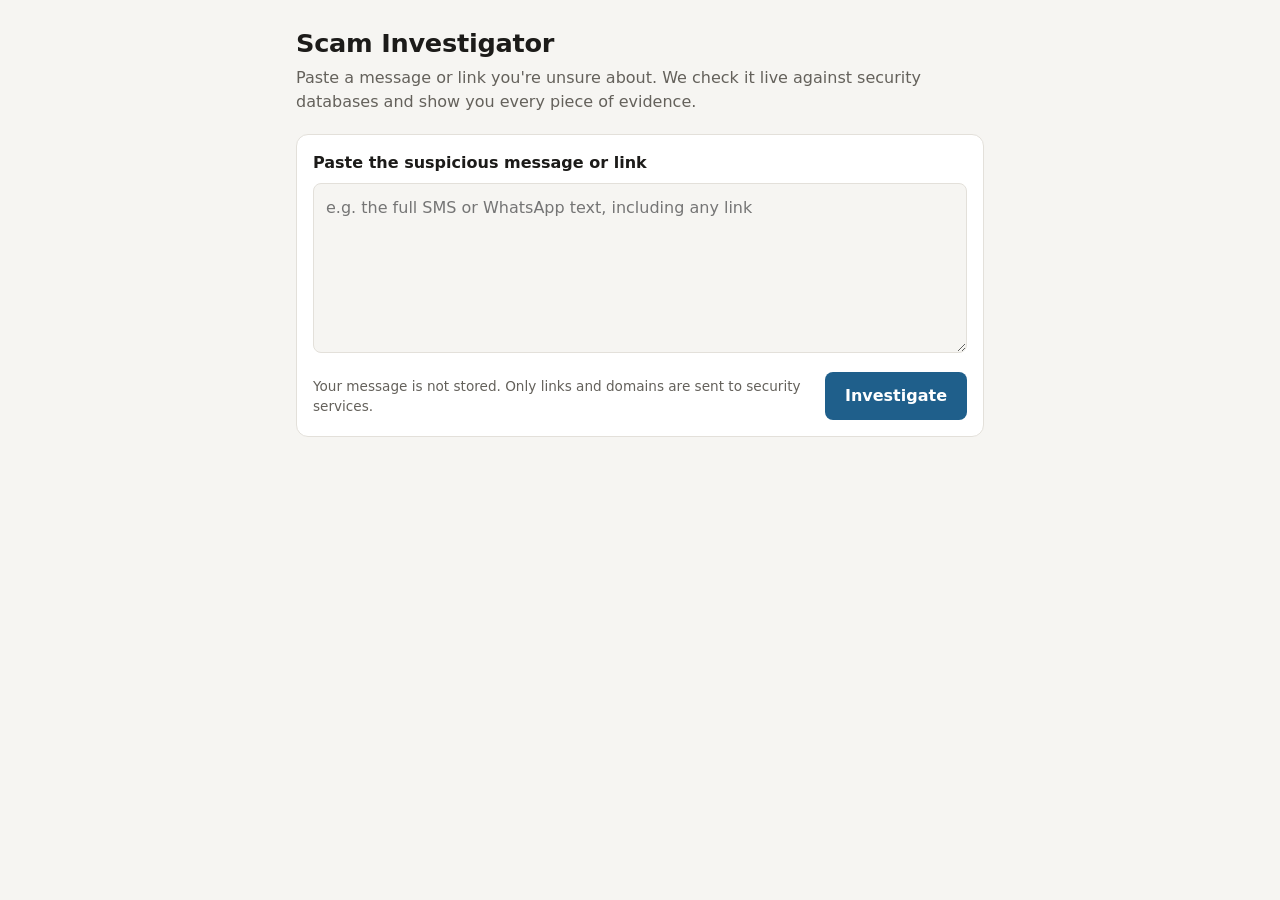
==== static/index.html @ 2c27a095 "Scam Investigator: live-evidence scam checker with SSE timeline FastAPI app that extracts entities f" ====
<!doctype html>
<html lang="en">
<head>
  <meta charset="utf-8">
  <meta name="viewport" content="width=device-width, initial-scale=1">
  <title>Scam Investigator</title>
  <meta name="description" content="Paste a suspicious SMS, WhatsApp message or link and get an evidence-backed check.">
  <link rel="stylesheet" href="/static/style.css">
</head>
<body>
  <main class="wrap">
    <header class="masthead">
      <h1>Scam Investigator</h1>
      <p class="lede">Paste a message or link you're unsure about. We check it live against security databases and show you every piece of evidence.</p>
    </header>

    <form id="form" class="card">
      <label for="message" class="label">Paste the suspicious message or link</label>
      <textarea id="message" rows="6" maxlength="5000" required
        placeholder="e.g. the full SMS or WhatsApp text, including any link"></textarea>
      <div class="form-row">
        <p class="privacy">Your message is not stored. Only links and domains are sent to security services.</p>
        <button id="submit" type="submit">Investigate</button>
      </div>
    </form>

    <section id="status" class="status" hidden role="status" aria-live="polite"></section>

    <section id="timeline-section" hidden>
      <h2 class="section-title">Investigation</h2>
      <ol id="timeline" class="timeline"></ol>
    </section>

    <section id="verdict" class="card verdict" hidden aria-live="polite"></section>
  </main>

  <template id="tpl-step">
    <li class="tl-item tl-step"><span class="tl-dot"></span><p class="tl-text"></p></li>
  </template>

  <template id="tpl-finding">
    <li class="tl-item tl-finding">
      <span class="tl-dot"></span>
      <div class="tl-body">
        <div class="tl-head">
          <span class="fid"></span>
          <span class="source"></span>
          <span class="badge"></span>
        </div>
        <p class="tl-text"></p>
        <details class="raw"><summary>Raw evidence</summary><pre></pre></details>
      </div>
    </li>
  </template>

  <script src="/static/app.js"></script>
</body>
</html>
---- static/style.css ----
:root {
  --bg: #f6f5f2;
  --surface: #ffffff;
  --text: #1c1b19;
  --muted: #64615b;
  --border: #e3e0da;
  --accent: #1f5f8b;
  --accent-text: #ffffff;
  --mal: #b42318;
  --mal-bg: #fdecea;
  --sus: #a15c07;
  --sus-bg: #fdf3e2;
  --ben: #217346;
  --ben-bg: #e7f4ec;
  --neu: #55524c;
  --neu-bg: #eeece8;
  --code-bg: #f1efeb;
  --radius: 12px;
}

@media (prefers-color-scheme: dark) {
  :root {
    --bg: #161614;
    --surface: #201f1d;
    --text: #edebe7;
    --muted: #a19d96;
    --border: #34322e;
    --accent: #6aa9d8;
    --accent-text: #0f1a22;
    --mal: #f2867c;
    --mal-bg: #3a1d1a;
    --sus: #f0b45c;
    --sus-bg: #352812;
    --ben: #7fcf9d;
    --ben-bg: #17301f;
    --neu: #bdb9b2;
    --neu-bg: #2b2a27;
    --code-bg: #181816;
  }
}

* { box-sizing: border-box; }

body {
  margin: 0;
  background: var(--bg);
  color: var(--text);
  font: 16px/1.5 system-ui, -apple-system, "Segoe UI", Roboto, "Noto Sans", sans-serif;
}

.wrap { max-width: 720px; margin: 0 auto; padding: 24px 16px 64px; }

.masthead h1 { font-size: 1.6rem; margin: 0 0 4px; letter-spacing: -0.01em; }
.lede { margin: 0 0 20px; color: var(--muted); }

.card {
  background: var(--surface);
  border: 1px solid var(--border);
  border-radius: var(--radius);
  padding: 16px;
}

.label { display: block; font-weight: 600; margin-bottom: 8px; }

textarea {
  width: 100%;
  resize: vertical;
  min-height: 120px;
  padding: 12px;
  font: inherit;
  color: var(--text);
  background: var(--bg);
  border: 1px solid var(--border);
  border-radius: 8px;
}
textarea:focus-visible, button:focus-visible, summary:focus-visible, .cite:focus-visible {
  outline: 2px solid var(--accent);
  outline-offset: 2px;
}

.form-row { display: flex; flex-direction: column; gap: 12px; margin-top: 12px; }
.privacy { margin: 0; font-size: 0.85rem; color: var(--muted); }

button {
  font: inherit;
  font-weight: 600;
  padding: 12px 20px;
  min-height: 44px;
  border: 0;
  border-radius: 8px;
  background: var(--accent);
  color: var(--accent-text);
  cursor: pointer;
}
button:disabled { opacity: 0.6; cursor: progress; }

@media (min-width: 560px) {
  .form-row { flex-direction: row; align-items: center; justify-content: space-between; }
}

.status {
  margin: 16px 0 0;
  padding: 12px 14px;
  border-radius: 8px;
  background: var(--neu-bg);
  color: var(--text);
}
.status.error { background: var(--mal-bg); color: var(--mal); }
.status.loading::before {
  content: "";
  display: inline-block;
  width: 12px; height: 12px;
  margin-right: 8px;
  border: 2px solid currentColor;
  border-right-color: transparent;
  border-radius: 50%;
  vertical-align: -1px;
  animation: spin 0.8s linear infinite;
}
@keyframes spin { to { transform: rotate(360deg); } }
@media (prefers-reduced-motion: reduce) { .status.loading::before { animation: none; } }

.section-title { font-size: 1.05rem; margin: 28px 0 10px; }

.timeline { list-style: none; margin: 0; padding: 0; }
.tl-item { position: relative; padding: 0 0 14px 22px; }
.tl-item::before {
  content: "";
  position: absolute;
  left: 5px; top: 14px; bottom: 0;
  width: 2px;
  background: var(--border);
}
.tl-item:last-child::before { display: none; }
.tl-dot {
  position: absolute;
  left: 0; top: 6px;
  width: 12px; height: 12px;
  border-radius: 50%;
  background: var(--border);
}
.tl-step .tl-text { color: var(--muted); margin: 0; font-size: 0.95rem; }

.tl-finding .tl-body {
  background: var(--surface);
  border: 1px solid var(--border);
  border-radius: 10px;
  padding: 10px 12px;
}
.tl-finding .tl-text { margin: 6px 0 0; }
.tl-finding.flash .tl-body { outline: 2px solid var(--accent); }

.tl-head { display: flex; flex-wrap: wrap; align-items: center; gap: 6px 8px; }
.fid { font-family: ui-monospace, Consolas, monospace; font-size: 0.8rem; color: var(--muted); }
.source { font-weight: 600; font-size: 0.95rem; }

.badge {
  font-size: 0.75rem;
  font-weight: 600;
  padding: 2px 8px;
  border-radius: 999px;
  text-transform: uppercase;
  letter-spacing: 0.03em;
  background: var(--neu-bg);
  color: var(--neu);
}
.badge.malicious { background: var(--mal-bg); color: var(--mal); }
.badge.suspicious { background: var(--sus-bg); color: var(--sus); }
.badge.benign { background: var(--ben-bg); color: var(--ben); }
.tl-dot.malicious { background: var(--mal); }
.tl-dot.suspicious { background: var(--sus); }
.tl-dot.benign { background: var(--ben); }

.raw { margin-top: 8px; }
.raw summary { cursor: pointer; font-size: 0.85rem; color: var(--muted); }
.raw pre {
  margin: 8px 0 0;
  padding: 10px;
  max-height: 320px;
  overflow: auto;
  background: var(--code-bg);
  border-radius: 6px;
  font-size: 0.78rem;
  white-space: pre-wrap;
  word-break: break-word;
}

.verdict { margin-top: 24px; border-width: 2px; }
.verdict.likely_scam { border-color: var(--mal); }
.verdict.likely_legitimate { border-color: var(--ben); }
.verdict.cannot_determine { border-color: var(--sus); }

.v-label { font-size: 1.4rem; font-weight: 700; margin: 0; }
.verdict.likely_scam .v-label { color: var(--mal); }
.verdict.likely_legitimate .v-label { color: var(--ben); }
.verdict.cannot_determine .v-label { color: var(--sus); }

.conf { margin: 12px 0 4px; font-size: 0.9rem; color: var(--muted); }
.conf-bar { height: 8px; background: var(--neu-bg); border-radius: 999px; overflow: hidden; }
.conf-fill { height: 100%; background: currentColor; border-radius: 999px; }
.verdict.likely_scam .conf-fill { background: var(--mal); }
.verdict.likely_legitimate .conf-fill { background: var(--ben); }
.verdict.cannot_determine .conf-fill { background: var(--sus); }

.verdict h3 { font-size: 1rem; margin: 20px 0 8px; }
.verdict ul { margin: 0; padding-left: 20px; }
.verdict li { margin-bottom: 6px; }

.cite {
  display: inline-block;
  margin-left: 4px;
  padding: 0 6px;
  min-height: 0;
  font: 600 0.78rem ui-monospace, Consolas, monospace;
  background: var(--neu-bg);
  color: var(--accent);
  border-radius: 4px;
}
.cite-raw {
  margin: 6px 0 4px;
  padding: 8px 10px;
  background: var(--code-bg);
  border-radius: 6px;
  font-size: 0.85rem;
}
.cite-raw pre { margin: 6px 0 0; white-space: pre-wrap; word-break: break-word; font-size: 0.76rem; max-height: 260px; overflow: auto; }

.notes { margin-top: 16px; font-size: 0.85rem; color: var(--muted); }
.notes p { margin: 4px 0; }
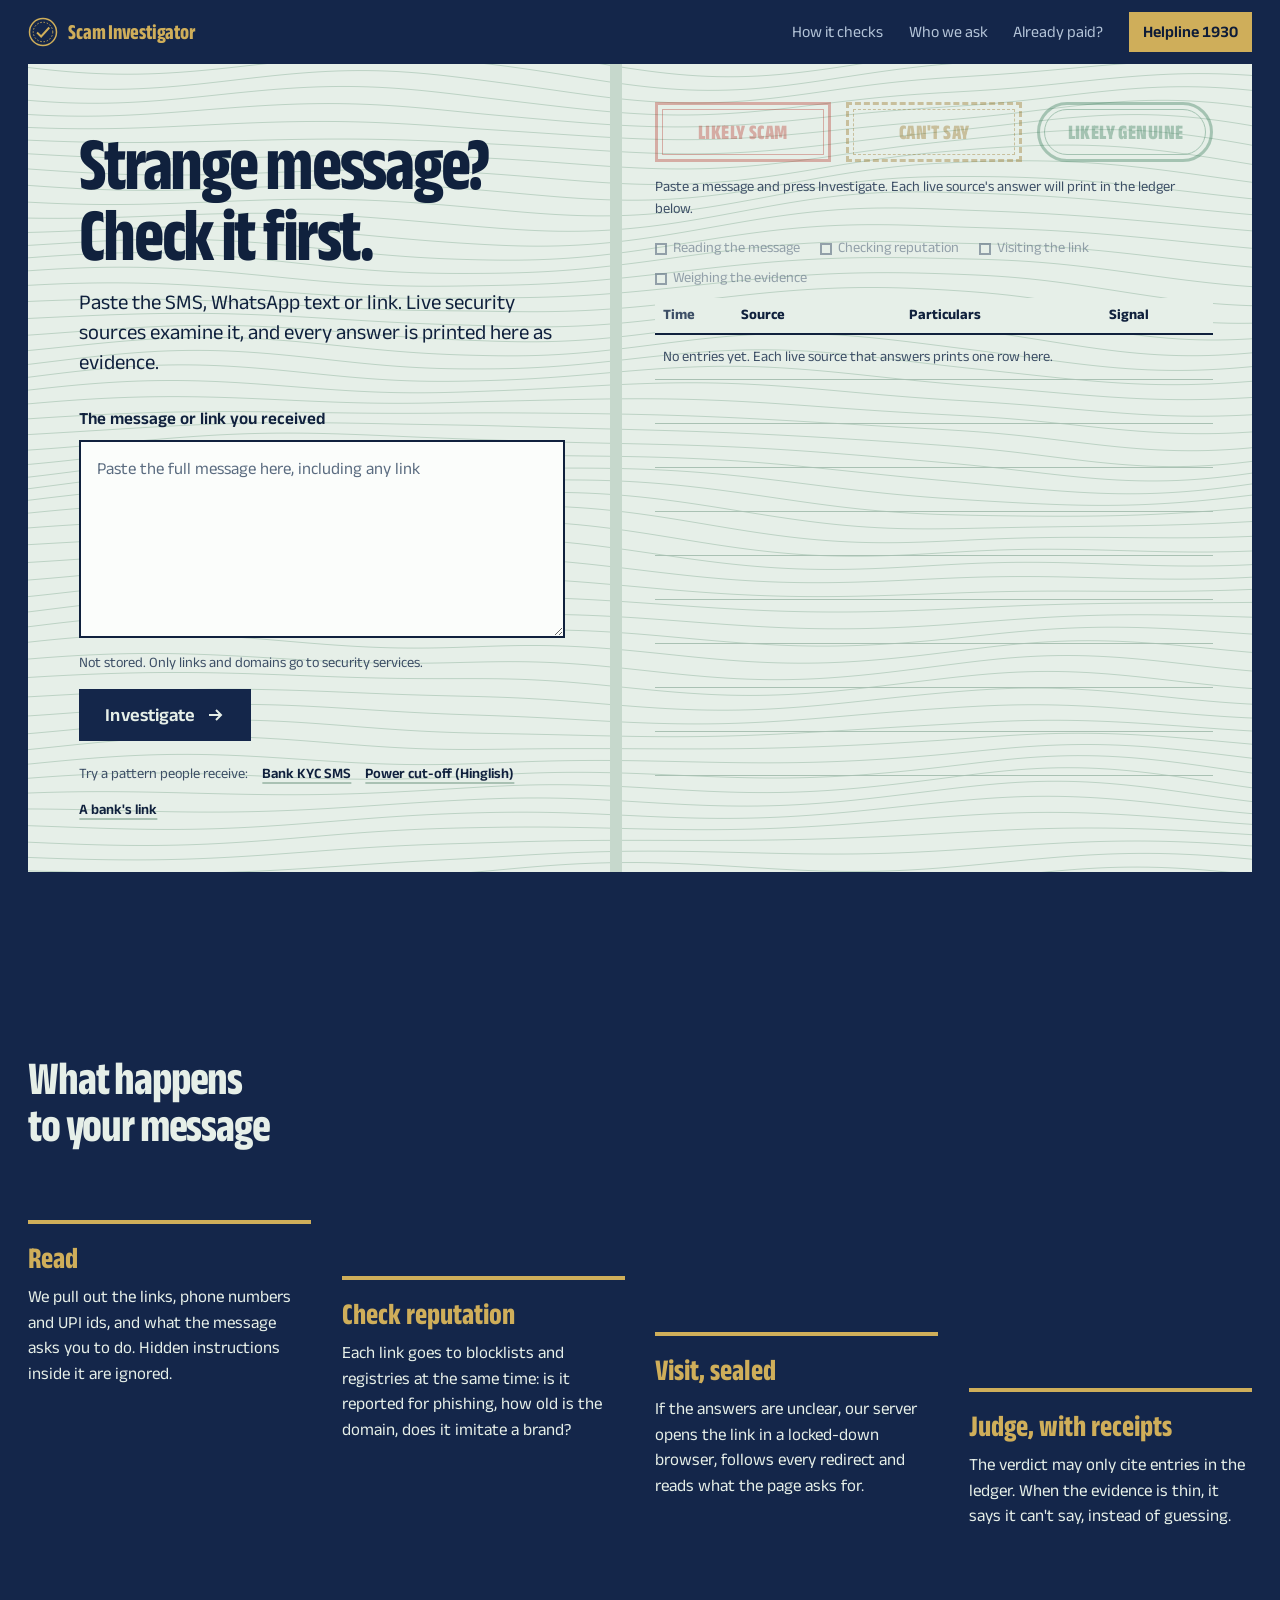
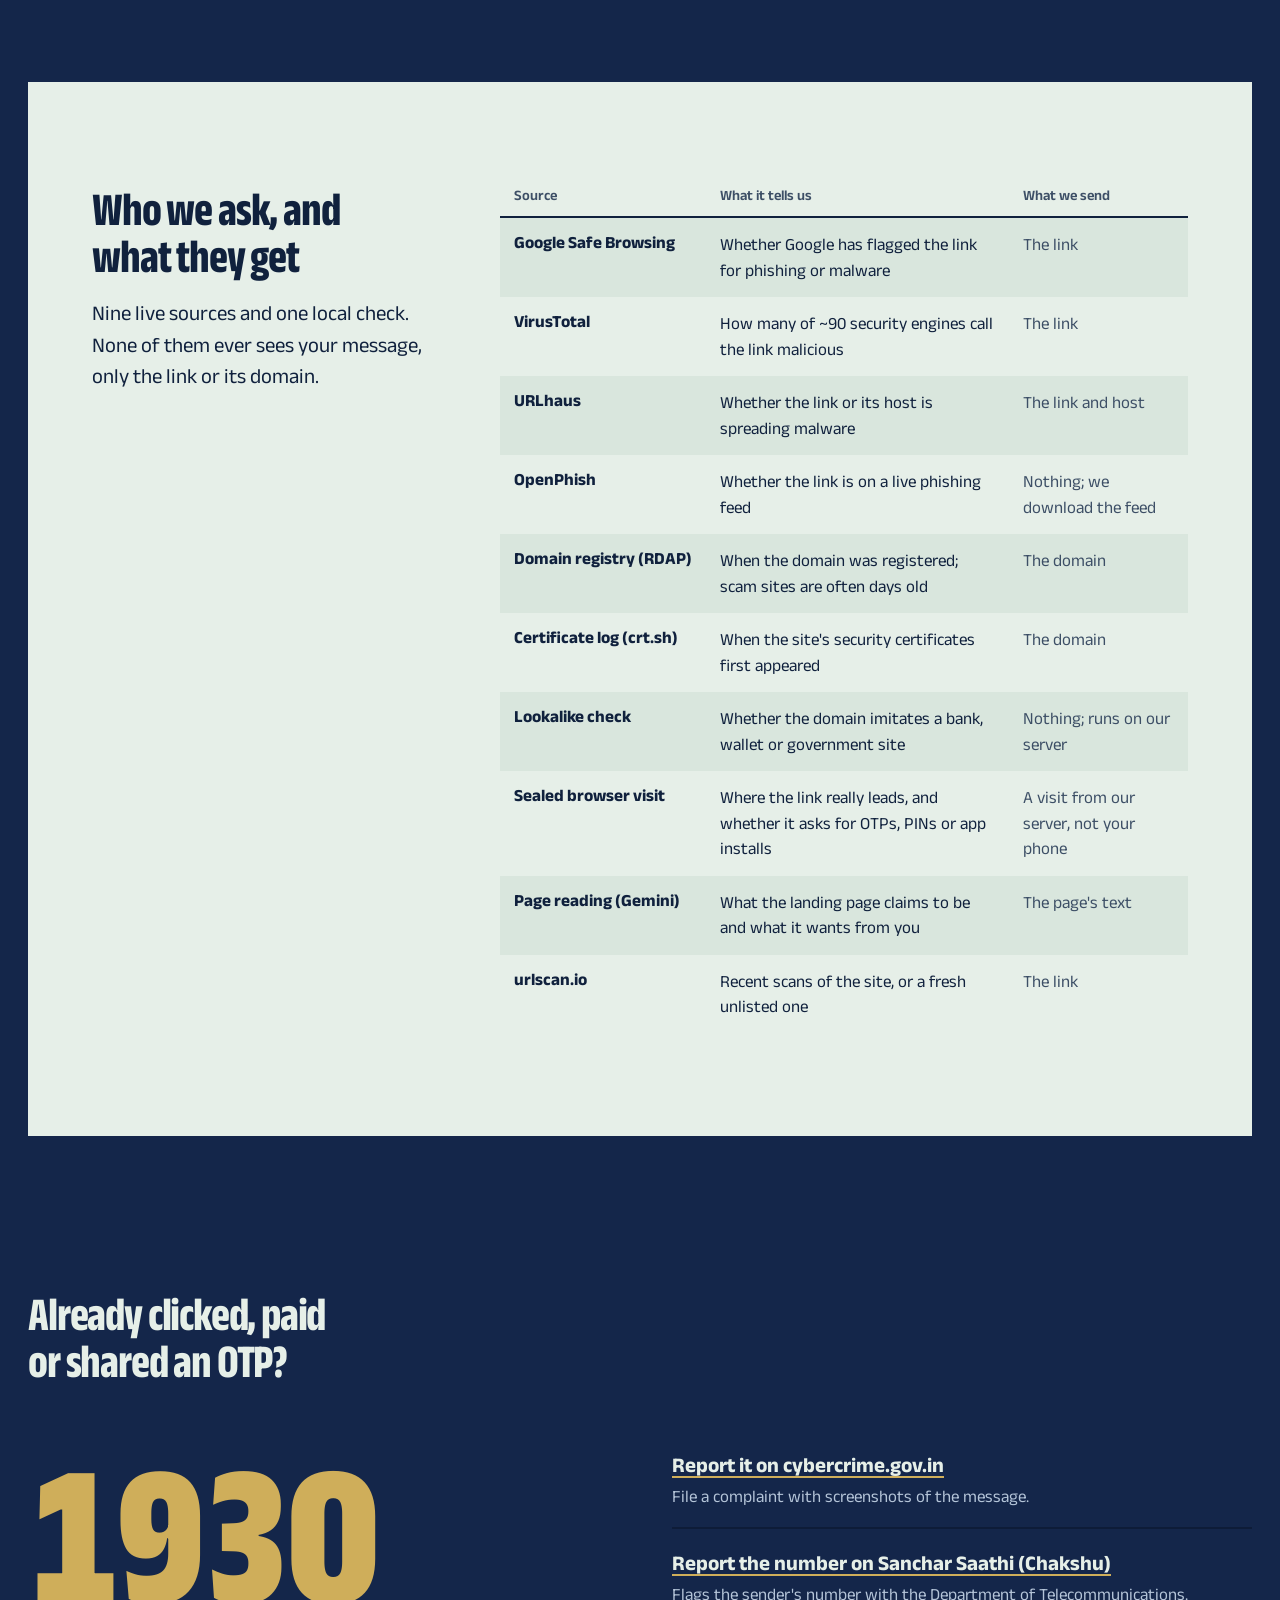
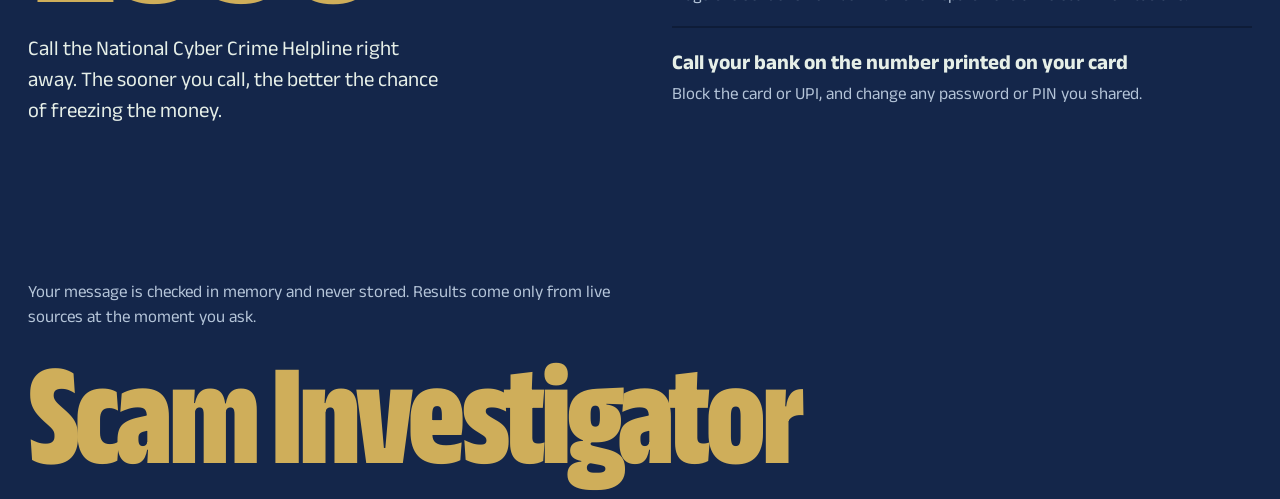
==== commit 9b32351c: "Redesign UI as an evidence passbook with result-first layout - Landing page + investigation as an op" ====
--- a/static/index.html
+++ b/static/index.html
@@ -2,57 +2,209 @@
 <html lang="en">
 <head>
   <meta charset="utf-8">
-  <meta name="viewport" content="width=device-width, initial-scale=1">
+  <meta name="viewport" content="width=device-width, initial-scale=1, viewport-fit=cover">
   <title>Scam Investigator</title>
-  <meta name="description" content="Paste a suspicious SMS, WhatsApp message or link and get an evidence-backed check.">
+  <meta name="description" content="Paste a suspicious SMS, WhatsApp message or link. Live security sources check it and every answer is shown as evidence.">
+  <meta name="theme-color" content="#14264a">
+  <link rel="preload" href="/static/fonts/anek-latin.woff2" as="font" type="font/woff2" crossorigin>
   <link rel="stylesheet" href="/static/style.css">
 </head>
 <body>
-  <main class="wrap">
-    <header class="masthead">
-      <h1>Scam Investigator</h1>
-      <p class="lede">Paste a message or link you're unsure about. We check it live against security databases and show you every piece of evidence.</p>
-    </header>
-
-    <form id="form" class="card">
-      <label for="message" class="label">Paste the suspicious message or link</label>
-      <textarea id="message" rows="6" maxlength="5000" required
-        placeholder="e.g. the full SMS or WhatsApp text, including any link"></textarea>
-      <div class="form-row">
-        <p class="privacy">Your message is not stored. Only links and domains are sent to security services.</p>
-        <button id="submit" type="submit">Investigate</button>
-      </div>
-    </form>
-
-    <section id="status" class="status" hidden role="status" aria-live="polite"></section>
-
-    <section id="timeline-section" hidden>
-      <h2 class="section-title">Investigation</h2>
-      <ol id="timeline" class="timeline"></ol>
-    </section>
-
-    <section id="verdict" class="card verdict" hidden aria-live="polite"></section>
+  <a class="skip" href="#message">Skip to the message box</a>
+
+  <header class="cover-bar">
+    <a class="wordmark" href="/" aria-label="Scam Investigator, home">
+      <svg class="seal" viewBox="0 0 40 40" aria-hidden="true">
+        <circle cx="20" cy="20" r="18" fill="none" stroke="currentColor" stroke-width="2"/>
+        <circle cx="20" cy="20" r="13" fill="none" stroke="currentColor" stroke-width="1.25" stroke-dasharray="2 2.4"/>
+        <path d="M13 21.5l4.5 4.5L27.5 15" fill="none" stroke="currentColor" stroke-width="2.6" stroke-linecap="square"/>
+      </svg>
+      <span>Scam Investigator</span>
+    </a>
+    <nav class="cover-nav" aria-label="Page">
+      <a href="#how">How it checks</a>
+      <a href="#sources">Who we ask</a>
+      <a href="#help">Already paid?</a>
+      <a class="call" href="tel:1930">Helpline 1930</a>
+    </nav>
+  </header>
+
+  <main>
+    <section class="spread" id="case" aria-label="Investigate a message">
+      <canvas class="guilloche" aria-hidden="true"></canvas>
+
+      <div class="page page-left">
+        <div class="case-entry" id="case-entry">
+          <h1>Strange message? Check&nbsp;it&nbsp;first.</h1>
+          <p class="lead">Paste the SMS, WhatsApp text or link. Live security sources examine it, and every answer is printed here as evidence.</p>
+
+          <form id="form" class="paste" novalidate>
+            <label for="message" class="paste-label">The message or link you received</label>
+            <textarea id="message" name="message" rows="7" maxlength="5000" required spellcheck="false"
+              aria-describedby="paste-note"
+              placeholder="Paste the full message here, including any link"></textarea>
+            <div class="paste-foot">
+              <p id="paste-note" class="note">Not stored. Only links and domains go to security services.</p>
+              <button id="submit" class="btn" type="submit">
+                <span class="btn-text">Investigate</span>
+                <svg class="btn-icon" viewBox="0 0 20 20" aria-hidden="true"><path d="M4 10h11M11 5l5 5-5 5" fill="none" stroke="currentColor" stroke-width="2"/></svg>
+              </button>
+            </div>
+          </form>
+
+          <div class="tryline" id="tryline">
+            <span>Try a pattern people receive:</span>
+            <button type="button" class="try" data-example="kyc">Bank KYC SMS</button>
+            <button type="button" class="try" data-example="power">Power cut-off (Hinglish)</button>
+            <button type="button" class="try" data-example="bank">A bank's link</button>
+          </div>
+        </div>
+
+        <div class="case-summary" id="case-summary" hidden>
+          <p class="case-label">Case under investigation</p>
+          <p class="case-text" id="case-text"></p>
+          <button type="button" class="link-btn" id="new-case">Check a different message</button>
+        </div>
+      </div>
+
+      <div class="page page-right" id="result" tabindex="-1" aria-labelledby="result-title" data-ui>
+        <h2 class="visually-hidden" id="result-title">Result</h2>
+
+        <div class="stamps" id="stamps" role="group" aria-label="Possible verdicts">
+          <div class="stamp stamp-scam" data-verdict="likely_scam"><span>Likely scam</span></div>
+          <div class="stamp stamp-unsure" data-verdict="cannot_determine"><span>Can't say</span></div>
+          <div class="stamp stamp-genuine" data-verdict="likely_legitimate"><span>Likely genuine</span></div>
+        </div>
+
+        <p class="status" id="status" role="status" aria-live="polite">Paste a message and press Investigate. Each live source's answer will print in the ledger below.</p>
+
+        <section class="verdict" id="verdict" hidden aria-live="polite" aria-labelledby="verdict-title"></section>
+
+        <div class="ledger-wrap">
+          <ol class="stations" id="stations" aria-label="Stages of the investigation">
+            <li data-stage="read">Reading the message</li>
+            <li data-stage="reputation">Checking reputation</li>
+            <li data-stage="visit">Visiting the link</li>
+            <li data-stage="judge">Weighing the evidence</li>
+          </ol>
+          <div class="ledger" id="ledger-scroll">
+            <table class="ledger-table">
+              <caption class="visually-hidden">Evidence ledger: one entry per live check</caption>
+              <thead>
+                <tr><th scope="col" class="c-time">Time</th><th scope="col" class="c-src">Source</th><th scope="col">Particulars</th><th scope="col" class="c-sig">Signal</th></tr>
+              </thead>
+              <tbody id="ledger"></tbody>
+              <tbody id="ledger-empty" class="blank-rows">
+                <tr class="blank"><td colspan="4" id="ledger-empty-text">No entries yet. Each live source that answers prints one row here.</td></tr>
+                <tr class="blank"><td colspan="4"></td></tr>
+                <tr class="blank"><td colspan="4"></td></tr>
+                <tr class="blank"><td colspan="4"></td></tr>
+                <tr class="blank"><td colspan="4"></td></tr>
+                <tr class="blank"><td colspan="4"></td></tr>
+                <tr class="blank"><td colspan="4"></td></tr>
+                <tr class="blank"><td colspan="4"></td></tr>
+                <tr class="blank"><td colspan="4"></td></tr>
+                <tr class="blank"><td colspan="4"></td></tr>
+              </tbody>
+            </table>
+          </div>
+        </div>
+      </div>
+    </section>
+
+    <section class="how" id="how" aria-labelledby="how-title">
+      <h2 id="how-title">What happens to your message</h2>
+      <ol class="stair">
+        <li>
+          <h3>Read</h3>
+          <p>We pull out the links, phone numbers and UPI ids, and what the message asks you to do. Hidden instructions inside it are ignored.</p>
+        </li>
+        <li>
+          <h3>Check reputation</h3>
+          <p>Each link goes to blocklists and registries at the same time: is it reported for phishing, how old is the domain, does it imitate a brand?</p>
+        </li>
+        <li>
+          <h3>Visit, sealed</h3>
+          <p>If the answers are unclear, our server opens the link in a locked-down browser, follows every redirect and reads what the page asks for.</p>
+        </li>
+        <li>
+          <h3>Judge, with receipts</h3>
+          <p>The verdict may only cite entries in the ledger. When the evidence is thin, it says it can't say, instead of guessing.</p>
+        </li>
+      </ol>
+    </section>
+
+    <section class="sources" id="sources" aria-labelledby="sources-title">
+      <div class="sources-head">
+        <h2 id="sources-title">Who we ask, and what they get</h2>
+        <p>Nine live sources and one local check. None of them ever sees your message, only the link or its domain.</p>
+      </div>
+      <table class="statement">
+        <caption class="visually-hidden">Sources consulted during an investigation</caption>
+        <thead><tr><th scope="col">Source</th><th scope="col">What it tells us</th><th scope="col">What we send</th></tr></thead>
+        <tbody>
+          <tr><th scope="row">Google Safe Browsing</th><td>Whether Google has flagged the link for phishing or malware</td><td>The link</td></tr>
+          <tr><th scope="row">VirusTotal</th><td>How many of ~90 security engines call the link malicious</td><td>The link</td></tr>
+          <tr><th scope="row">URLhaus</th><td>Whether the link or its host is spreading malware</td><td>The link and host</td></tr>
+          <tr><th scope="row">OpenPhish</th><td>Whether the link is on a live phishing feed</td><td>Nothing; we download the feed</td></tr>
+          <tr><th scope="row">Domain registry (RDAP)</th><td>When the domain was registered; scam sites are often days old</td><td>The domain</td></tr>
+          <tr><th scope="row">Certificate log (crt.sh)</th><td>When the site's security certificates first appeared</td><td>The domain</td></tr>
+          <tr><th scope="row">Lookalike check</th><td>Whether the domain imitates a bank, wallet or government site</td><td>Nothing; runs on our server</td></tr>
+          <tr><th scope="row">Sealed browser visit</th><td>Where the link really leads, and whether it asks for OTPs, PINs or app installs</td><td>A visit from our server, not your phone</td></tr>
+          <tr><th scope="row">Page reading (Gemini)</th><td>What the landing page claims to be and what it wants from you</td><td>The page's text</td></tr>
+          <tr><th scope="row">urlscan.io</th><td>Recent scans of the site, or a fresh unlisted one</td><td>The link</td></tr>
+        </tbody>
+      </table>
+    </section>
+
+    <section class="help" id="help" aria-labelledby="help-title">
+      <h2 id="help-title">Already clicked, paid or shared an OTP?</h2>
+      <div class="help-grid">
+        <a class="helpline" href="tel:1930">
+          <span class="helpline-num">1930</span>
+          <span class="helpline-text">Call the National Cyber Crime Helpline right away. The sooner you call, the better the chance of freezing the money.</span>
+        </a>
+        <ul class="help-list">
+          <li><a href="https://cybercrime.gov.in" rel="noopener" target="_blank">Report it on cybercrime.gov.in</a><span>File a complaint with screenshots of the message.</span></li>
+          <li><a href="https://sancharsaathi.gov.in" rel="noopener" target="_blank">Report the number on Sanchar Saathi (Chakshu)</a><span>Flags the sender's number with the Department of Telecommunications.</span></li>
+          <li><strong>Call your bank on the number printed on your card</strong><span>Block the card or UPI, and change any password or PIN you shared.</span></li>
+        </ul>
+      </div>
+    </section>
   </main>
 
-  <template id="tpl-step">
-    <li class="tl-item tl-step"><span class="tl-dot"></span><p class="tl-text"></p></li>
+  <footer class="colophon">
+    <p>Your message is checked in memory and never stored. Results come only from live sources at the moment you ask.</p>
+    <p class="colophon-name" aria-hidden="true">Scam Investigator</p>
+  </footer>
+
+  <svg width="0" height="0" class="defs" aria-hidden="true" focusable="false">
+    <filter id="stamp-ink" x="-10%" y="-10%" width="120%" height="120%">
+      <feTurbulence type="fractalNoise" baseFrequency="0.9" numOctaves="2" seed="7" result="n"/>
+      <feColorMatrix in="n" type="matrix" values="0 0 0 0 0  0 0 0 0 0  0 0 0 0 0  0 0 0 -1.6 1.25" result="speckle"/>
+      <feComposite in="SourceGraphic" in2="speckle" operator="in" result="inked"/>
+      <feTurbulence type="fractalNoise" baseFrequency="0.04" numOctaves="1" seed="3" result="warp"/>
+      <feDisplacementMap in="inked" in2="warp" scale="2.2"/>
+    </filter>
+  </svg>
+
+  <template id="tpl-row">
+    <tr class="entry">
+      <td class="c-time"></td>
+      <td class="c-src"><span class="src"></span><span class="ref"></span></td>
+      <td class="c-part">
+        <p class="part"></p>
+        <details class="raw"><summary>Raw evidence</summary><pre></pre></details>
+      </td>
+      <td class="c-sig"><span class="sig"></span></td>
+    </tr>
   </template>
 
-  <template id="tpl-finding">
-    <li class="tl-item tl-finding">
-      <span class="tl-dot"></span>
-      <div class="tl-body">
-        <div class="tl-head">
-          <span class="fid"></span>
-          <span class="source"></span>
-          <span class="badge"></span>
-        </div>
-        <p class="tl-text"></p>
-        <details class="raw"><summary>Raw evidence</summary><pre></pre></details>
-      </div>
-    </li>
+  <template id="tpl-note">
+    <tr class="entry-note"><td class="c-time"></td><td colspan="3"><p></p></td></tr>
   </template>
 
-  <script src="/static/app.js"></script>
+  <script src="/static/guilloche.js" defer></script>
+  <script src="/static/app.js" defer></script>
 </body>
 </html>
--- a/static/style.css
+++ b/static/style.css
@@ -1,229 +1,512 @@
+/* Scam Investigator: the evidence passbook.
+   Navy cloth cover, sea-green security paper, blue-black print ink, rubber-stamp verdicts. */
+
+@font-face {
+  font-family: "Anek Latin";
+  src: url("/static/fonts/anek-latin.woff2") format("woff2");
+  font-weight: 100 800;
+  font-stretch: 75% 125%;
+  font-display: swap;
+  unicode-range: U+0000-00FF, U+0131, U+0152-0153, U+02BB-02BC, U+02C6, U+02DA, U+02DC, U+0304, U+0308, U+0329, U+2000-206F, U+20AC, U+2122, U+2191, U+2193, U+2212, U+2215, U+FEFF, U+FFFD;
+}
+@font-face {
+  font-family: "Anek Latin";
+  src: url("/static/fonts/anek-latin-ext.woff2") format("woff2");
+  font-weight: 100 800;
+  font-stretch: 75% 125%;
+  font-display: swap;
+  unicode-range: U+0100-02BA, U+02BD-02C5, U+02C7-02CC, U+02CE-02D7, U+02DD-02FF, U+1D00-1DBF, U+1E00-1E9F, U+1EF2-1EFF, U+2020, U+20A0-20AB, U+20AD-20C4, U+2113, U+2C60-2C7F, U+A720-A7FF;
+}
+
 :root {
-  --bg: #f6f5f2;
-  --surface: #ffffff;
-  --text: #1c1b19;
-  --muted: #64615b;
-  --border: #e3e0da;
-  --accent: #1f5f8b;
-  --accent-text: #ffffff;
-  --mal: #b42318;
-  --mal-bg: #fdecea;
-  --sus: #a15c07;
-  --sus-bg: #fdf3e2;
-  --ben: #217346;
-  --ben-bg: #e7f4ec;
-  --neu: #55524c;
-  --neu-bg: #eeece8;
-  --code-bg: #f1efeb;
-  --radius: 12px;
+  color-scheme: light;
+  /* cover */
+  --cover: #14264a;
+  --cover-deep: #0e1c38;
+  --on-cover: #e6efe8;
+  --on-cover-2: #b4c4d8;
+  --foil: #cfae5a;
+  /* paper */
+  --paper: #e6efe8;
+  --paper-2: #d9e6dd;
+  --paper-field: #fbfdfb;
+  --fold: #c6d8cc;
+  --guilloche: #bcd2c4;
+  --rule: #a9c1b3;
+  /* ink */
+  --ink: #10213d;
+  --ink-2: #3d4f66;
+  --ink-3: #5b6c80;
+  /* stamps and signals: each pairs with a word and a frame, never colour alone */
+  --scam: #b42318;
+  --scam-wash: #f3d9d4;
+  --genuine: #1d6a44;
+  --genuine-wash: #cfe6d7;
+  --unsure: #8a5d00;
+  --unsure-wash: #efe2c2;
+  --neutral: #4d5d70;
+
+  --face: "Anek Latin", "Segoe UI", system-ui, sans-serif;
+  --narrow: 78%;
+  --s-display: clamp(2.6rem, 1.2rem + 4.4vw, 5.25rem);
+  --s-h2: clamp(1.9rem, 1.2rem + 2.2vw, 3.25rem);
+  --s-h3: clamp(1.5rem, 1.1rem + 1vw, 2rem);
+  --s-lead: clamp(1.125rem, 1rem + 0.4vw, 1.3rem);
+  --s-body: 1.0625rem;
+  --s-small: 0.9rem;
+  --gutter: clamp(16px, 2.2vw, 32px);
+  --bar: 64px;
+  --ease-out: cubic-bezier(0.16, 1, 0.3, 1);
 }
 
 @media (prefers-color-scheme: dark) {
-  :root {
-    --bg: #161614;
-    --surface: #201f1d;
-    --text: #edebe7;
-    --muted: #a19d96;
-    --border: #34322e;
-    --accent: #6aa9d8;
-    --accent-text: #0f1a22;
-    --mal: #f2867c;
-    --mal-bg: #3a1d1a;
-    --sus: #f0b45c;
-    --sus-bg: #352812;
-    --ben: #7fcf9d;
-    --ben-bg: #17301f;
-    --neu: #bdb9b2;
-    --neu-bg: #2b2a27;
-    --code-bg: #181816;
+  :root:not([data-theme="light"]) {
+    color-scheme: dark;
+    --cover: #0b1628;
+    --cover-deep: #07101f;
+    --on-cover: #e4ede7;
+    --on-cover-2: #a3b5ca;
+    --foil: #d9b968;
+    --paper: #13292a;
+    --paper-2: #183334;
+    --paper-field: #0d1f20;
+    --fold: #0c1c1d;
+    --guilloche: #1f3d3c;
+    --rule: #2c4b4a;
+    --ink: #e4ede7;
+    --ink-2: #b2c3d3;
+    --ink-3: #8fa3b8;
+    --scam: #ff8f80;
+    --scam-wash: #3b1f24;
+    --genuine: #72d4a2;
+    --genuine-wash: #16352b;
+    --unsure: #e9b752;
+    --unsure-wash: #362c15;
+    --neutral: #a9b9ca;
   }
 }
 
 * { box-sizing: border-box; }
+html { scroll-behavior: smooth; -webkit-text-size-adjust: 100%; }
+@media (prefers-reduced-motion: reduce) { html { scroll-behavior: auto; } }
 
 body {
   margin: 0;
-  background: var(--bg);
-  color: var(--text);
-  font: 16px/1.5 system-ui, -apple-system, "Segoe UI", Roboto, "Noto Sans", sans-serif;
-}
-
-.wrap { max-width: 720px; margin: 0 auto; padding: 24px 16px 64px; }
-
-.masthead h1 { font-size: 1.6rem; margin: 0 0 4px; letter-spacing: -0.01em; }
-.lede { margin: 0 0 20px; color: var(--muted); }
-
-.card {
-  background: var(--surface);
-  border: 1px solid var(--border);
-  border-radius: var(--radius);
-  padding: 16px;
-}
-
-.label { display: block; font-weight: 600; margin-bottom: 8px; }
-
+  background: var(--cover);
+  color: var(--ink);
+  font-family: var(--face);
+  font-size: var(--s-body);
+  line-height: 1.5;
+  font-variant-numeric: tabular-nums;
+  -webkit-font-smoothing: antialiased;
+}
+h1, h2, h3, p, ol, ul { margin: 0; }
+ol, ul { padding: 0; list-style: none; }
+a { color: inherit; text-underline-offset: 0.18em; text-decoration-thickness: 1px; }
+button { font: inherit; color: inherit; }
+::selection { background: var(--foil); color: var(--cover-deep); }
+:focus-visible { outline: 3px solid var(--foil); outline-offset: 3px; }
+.page :focus-visible, .sources :focus-visible { outline-color: var(--ink); }
+
+* { scrollbar-width: thin; scrollbar-color: var(--rule) transparent; }
+
+.visually-hidden {
+  position: absolute !important; width: 1px; height: 1px; overflow: hidden;
+  clip: rect(0 0 0 0); white-space: nowrap;
+}
+.skip {
+  position: absolute; left: 16px; top: -48px; z-index: 10;
+  background: var(--foil); color: var(--cover-deep); padding: 10px 14px; font-weight: 600;
+}
+.skip:focus { top: 12px; }
+.defs { position: absolute; }
+
+/* ---------- cover bar ---------- */
+.cover-bar {
+  height: var(--bar);
+  display: flex; align-items: center; justify-content: space-between; gap: 16px;
+  padding: 0 var(--gutter);
+  color: var(--on-cover);
+}
+.wordmark {
+  display: inline-flex; align-items: center; gap: 10px;
+  color: var(--foil); text-decoration: none;
+  font-weight: 700; font-stretch: var(--narrow); font-size: 1.35rem; letter-spacing: -0.01em;
+}
+.seal { width: 30px; height: 30px; }
+.cover-nav { display: flex; align-items: center; gap: clamp(14px, 2vw, 30px); font-size: 1rem; }
+.cover-nav a { color: var(--on-cover-2); text-decoration: none; padding: 8px 0; transition: color .2s; }
+.cover-nav a:hover { color: var(--on-cover); }
+.cover-nav .call {
+  color: var(--cover-deep); background: var(--foil); padding: 8px 14px; font-weight: 600;
+}
+.cover-nav .call:hover { color: var(--cover-deep); background: var(--on-cover); }
+
+/* ---------- the open passbook ---------- */
+.spread {
+  position: relative;
+  margin: 0 var(--gutter) var(--gutter);
+  --left: 1fr;
+  --right: 1.08fr;
+  --fold-at: calc(100% / 2.08);
+  display: grid;
+  grid-template-columns: minmax(0, var(--left)) minmax(0, var(--right));
+  height: calc(100svh - var(--bar) - var(--gutter));
+  min-height: 640px;
+  max-height: 1000px;
+  background: var(--paper);
+  isolation: isolate;
+}
+.guilloche {
+  position: absolute; inset: 0; width: 100%; height: 100%;
+  z-index: -1; pointer-events: none;
+}
+/* the binding fold between the two pages: a flat step in tone */
+.spread::after {
+  content: ""; position: absolute; top: 0; bottom: 0; left: var(--fold-at); width: 12px;
+  margin-left: -6px; background: var(--fold); z-index: 0;
+}
+
+.page { position: relative; z-index: 1; min-width: 0; min-height: 0; }
+/* once a case is open the result page takes the width: the answer is the point */
+.spread.open { --left: 0.62fr; --right: 1.38fr; --fold-at: calc(100% * 0.31); }
+.spread.open .page-left { justify-content: flex-start; }
+
+/* left page */
+.page-left {
+  padding: clamp(28px, 4.2vw, 64px) clamp(24px, 4vw, 60px) clamp(24px, 3vw, 44px);
+  display: flex; flex-direction: column; justify-content: center;
+}
+.case-entry { max-width: 40rem; }
+h1 {
+  font-size: var(--s-display);
+  font-weight: 700;
+  font-stretch: var(--narrow);
+  line-height: 0.94;
+  letter-spacing: -0.03em;
+  text-wrap: balance;
+}
+.lead { margin-top: clamp(16px, 2vh, 24px); font-size: var(--s-lead); line-height: 1.45; max-width: 31rem; }
+
+.paste { margin-top: clamp(20px, 3.2vh, 36px); }
+.paste-label { display: block; font-weight: 600; margin-bottom: 8px; }
 textarea {
-  width: 100%;
+  display: block; width: 100%;
+  min-height: 9.5rem; height: clamp(9.5rem, 22vh, 13rem);
   resize: vertical;
-  min-height: 120px;
-  padding: 12px;
-  font: inherit;
-  color: var(--text);
-  background: var(--bg);
-  border: 1px solid var(--border);
-  border-radius: 8px;
-}
-textarea:focus-visible, button:focus-visible, summary:focus-visible, .cite:focus-visible {
-  outline: 2px solid var(--accent);
-  outline-offset: 2px;
-}
-
-.form-row { display: flex; flex-direction: column; gap: 12px; margin-top: 12px; }
-.privacy { margin: 0; font-size: 0.85rem; color: var(--muted); }
-
-button {
-  font: inherit;
-  font-weight: 600;
-  padding: 12px 20px;
-  min-height: 44px;
-  border: 0;
-  border-radius: 8px;
-  background: var(--accent);
-  color: var(--accent-text);
-  cursor: pointer;
-}
-button:disabled { opacity: 0.6; cursor: progress; }
-
-@media (min-width: 560px) {
-  .form-row { flex-direction: row; align-items: center; justify-content: space-between; }
+  padding: 14px 16px;
+  font: inherit; font-size: 1.05rem; line-height: 1.5;
+  color: var(--ink); background: var(--paper-field);
+  border: 2px solid var(--ink); border-radius: 0;
+  caret-color: var(--scam);
+  transition: border-color .2s;
+}
+textarea::placeholder { color: var(--ink-3); opacity: 1; }
+textarea:focus-visible { outline: 3px solid var(--foil); outline-offset: 0; }
+.paste-foot { display: flex; align-items: center; justify-content: space-between; gap: 16px; margin-top: 14px; flex-wrap: wrap; }
+.note { font-size: var(--s-small); color: var(--ink-2); max-width: 22rem; }
+
+.btn {
+  display: inline-flex; align-items: center; gap: 10px;
+  min-height: 52px; padding: 0 26px;
+  background: var(--cover); color: var(--on-cover);
+  border: 0; border-radius: 0; cursor: pointer;
+  font-size: 1.15rem; font-weight: 600; letter-spacing: 0.005em;
+  transition: background-color .2s, transform .12s var(--ease-out);
+}
+.btn-icon { width: 20px; height: 20px; transition: transform .25s var(--ease-out); }
+.btn:hover { background: var(--cover-deep); }
+.btn:hover .btn-icon { transform: translateX(3px); }
+.btn:active { transform: translateY(1px); }
+.btn[aria-busy="true"] { cursor: progress; }
+.btn[aria-busy="true"] .btn-icon { animation: nudge 0.9s var(--ease-out) infinite; }
+.btn:disabled { opacity: 0.75; }
+@keyframes nudge { 50% { transform: translateX(4px); } }
+
+.tryline { margin-top: 18px; display: flex; flex-wrap: wrap; align-items: baseline; gap: 6px 14px; font-size: var(--s-small); color: var(--ink-2); }
+.try {
+  background: none; border: 0; padding: 4px 0; cursor: pointer;
+  color: var(--ink); font-weight: 600; text-decoration: underline;
+  text-decoration-color: var(--rule); text-decoration-thickness: 2px; text-underline-offset: 0.3em;
+  transition: text-decoration-color .2s;
+}
+.try:hover { text-decoration-color: var(--ink); }
+
+.case-summary { max-width: 34rem; }
+.case-label { font-weight: 600; color: var(--ink-2); }
+.case-text {
+  margin-top: 10px; padding: 14px 16px; background: var(--paper-field);
+  font-size: 1.05rem; white-space: pre-wrap; overflow-wrap: anywhere;
+  max-height: 40vh; overflow: auto;
+}
+.link-btn {
+  margin-top: 16px; background: none; border: 0; padding: 6px 0; cursor: pointer;
+  font-weight: 600; text-decoration: underline; text-underline-offset: 0.3em; text-decoration-thickness: 2px;
+}
+
+/* right page */
+.page-right {
+  display: flex; flex-direction: column;
+  padding: clamp(22px, 3vw, 40px) clamp(20px, 3vw, 44px) clamp(16px, 2vw, 28px);
+  outline: none;
+}
+
+/* the three stamps: always printed, the real one struck */
+.stamps { display: grid; grid-template-columns: repeat(3, minmax(0, 1fr)); gap: clamp(8px, 1.2vw, 16px); }
+.stamp {
+  --c: var(--ink-3);
+  display: grid; place-items: center; text-align: center;
+  min-height: 60px; padding: 8px 10px;
+  color: var(--c); border: 3px solid var(--c);
+  outline: 1.5px solid var(--c); outline-offset: -8px;
+  font-weight: 800; font-stretch: var(--narrow); text-transform: uppercase;
+  font-size: var(--s-lead); letter-spacing: 0.02em; line-height: 1;
+  opacity: 0.32;
+  transition: opacity .3s;
+}
+.stamp-scam { --c: var(--scam); }
+.stamp-unsure { --c: var(--unsure); border-style: dashed; outline-style: dashed; }
+.stamp-genuine { --c: var(--genuine); border-radius: 999px; outline: 0; position: relative; }
+.stamp-genuine::after { content: ""; position: absolute; inset: 4px; border: 1.5px solid var(--c); border-radius: inherit; }
+.stamps.decided .stamp { opacity: 0.16; }
+.stamps .stamp.struck {
+  opacity: 1;
+  filter: url(#stamp-ink);
+  transform: rotate(-3.5deg);
+  animation: strike 0.42s var(--ease-out) both;
+}
+@keyframes strike {
+  0% { transform: rotate(-9deg) scale(1.55); opacity: 0; }
+  55% { transform: rotate(-2deg) scale(0.96); opacity: 1; }
+  100% { transform: rotate(-3.5deg) scale(1); opacity: 1; }
 }
 
 .status {
-  margin: 16px 0 0;
-  padding: 12px 14px;
-  border-radius: 8px;
-  background: var(--neu-bg);
-  color: var(--text);
-}
-.status.error { background: var(--mal-bg); color: var(--mal); }
-.status.loading::before {
-  content: "";
-  display: inline-block;
-  width: 12px; height: 12px;
-  margin-right: 8px;
+  margin-top: 14px; min-height: 1.5em;
+  font-size: var(--s-small); color: var(--ink-2);
+}
+.status.busy::before {
+  content: ""; display: inline-block; width: 0.7em; height: 0.7em; margin-right: 8px; vertical-align: -0.05em;
+  background: var(--ink); animation: blink 1s steps(2) infinite;
+}
+.status.error { color: var(--scam); font-weight: 600; }
+@keyframes blink { 50% { opacity: 0.15; } }
+
+/* verdict */
+.verdict {
+  margin-top: 12px;
+  flex: 0 0 auto; max-height: 62%;
+  overflow: auto;
+  padding: 18px 20px;
+  background: var(--paper-field);
+  border-top: 6px solid var(--vc, var(--ink));
+}
+.verdict.likely_scam { --vc: var(--scam); }
+.verdict.likely_legitimate { --vc: var(--genuine); }
+.verdict.cannot_determine { --vc: var(--unsure); }
+.v-head { display: flex; align-items: baseline; justify-content: space-between; gap: 16px; flex-wrap: wrap; }
+.v-title { font-size: var(--s-h3); font-weight: 700; font-stretch: var(--narrow); line-height: 1.05; letter-spacing: -0.015em; color: var(--vc); }
+.v-sure { font-size: var(--s-small); color: var(--ink-2); white-space: nowrap; }
+.v-sure strong { font-size: var(--s-h3); color: var(--ink); font-weight: 700; margin-right: 4px; }
+.meter { display: grid; grid-template-columns: repeat(20, 1fr); gap: 3px; margin-top: 10px; height: 10px; }
+.meter i { background: var(--paper-2); }
+.meter i.on { background: var(--vc); }
+.v-cols { display: grid; grid-template-columns: minmax(0, 1.2fr) minmax(0, 1fr); gap: 20px; margin-top: 16px; }
+.v-cols h3 { font-size: var(--s-body); font-weight: 700; margin-bottom: 6px; }
+.v-cols li { padding: 5px 0; line-height: 1.4; }
+.v-cols li + li { margin-top: 4px; }
+.cite {
+  display: inline-block; margin-left: 6px; padding: 0 6px;
+  background: var(--paper-2); border: 0; cursor: pointer;
+  font-size: var(--s-small); font-weight: 700; line-height: 1.6; color: var(--ink);
+  transition: background-color .2s;
+}
+.cite:hover, .cite[aria-pressed="true"] { background: var(--ink); color: var(--paper); }
+.v-note { margin-top: 12px; font-size: var(--s-small); color: var(--ink-2); }
+
+/* ledger */
+.ledger-wrap {
+  margin-top: 14px; flex: 1 1 0; min-height: 120px;
+  display: grid; grid-template-rows: auto minmax(0, 1fr); gap: 8px;
+}
+.stations { display: flex; flex-wrap: wrap; gap: 4px 20px; }
+.stations li {
+  position: relative; padding: 4px 0 4px 18px; font-size: var(--s-small); line-height: 1.25;
+  color: var(--ink-3); opacity: 0.6; transition: opacity .3s, color .3s;
+}
+.stations li::before {
+  content: ""; position: absolute; left: 0; top: 50%; width: 8px; height: 8px; margin-top: -4px;
   border: 2px solid currentColor;
-  border-right-color: transparent;
-  border-radius: 50%;
-  vertical-align: -1px;
-  animation: spin 0.8s linear infinite;
-}
-@keyframes spin { to { transform: rotate(360deg); } }
-@media (prefers-reduced-motion: reduce) { .status.loading::before { animation: none; } }
-
-.section-title { font-size: 1.05rem; margin: 28px 0 10px; }
-
-.timeline { list-style: none; margin: 0; padding: 0; }
-.tl-item { position: relative; padding: 0 0 14px 22px; }
-.tl-item::before {
-  content: "";
-  position: absolute;
-  left: 5px; top: 14px; bottom: 0;
-  width: 2px;
-  background: var(--border);
-}
-.tl-item:last-child::before { display: none; }
-.tl-dot {
-  position: absolute;
-  left: 0; top: 6px;
-  width: 12px; height: 12px;
-  border-radius: 50%;
-  background: var(--border);
-}
-.tl-step .tl-text { color: var(--muted); margin: 0; font-size: 0.95rem; }
-
-.tl-finding .tl-body {
-  background: var(--surface);
-  border: 1px solid var(--border);
-  border-radius: 10px;
-  padding: 10px 12px;
-}
-.tl-finding .tl-text { margin: 6px 0 0; }
-.tl-finding.flash .tl-body { outline: 2px solid var(--accent); }
-
-.tl-head { display: flex; flex-wrap: wrap; align-items: center; gap: 6px 8px; }
-.fid { font-family: ui-monospace, Consolas, monospace; font-size: 0.8rem; color: var(--muted); }
-.source { font-weight: 600; font-size: 0.95rem; }
-
-.badge {
-  font-size: 0.75rem;
-  font-weight: 600;
-  padding: 2px 8px;
-  border-radius: 999px;
-  text-transform: uppercase;
-  letter-spacing: 0.03em;
-  background: var(--neu-bg);
-  color: var(--neu);
-}
-.badge.malicious { background: var(--mal-bg); color: var(--mal); }
-.badge.suspicious { background: var(--sus-bg); color: var(--sus); }
-.badge.benign { background: var(--ben-bg); color: var(--ben); }
-.tl-dot.malicious { background: var(--mal); }
-.tl-dot.suspicious { background: var(--sus); }
-.tl-dot.benign { background: var(--ben); }
-
-.raw { margin-top: 8px; }
-.raw summary { cursor: pointer; font-size: 0.85rem; color: var(--muted); }
+}
+.stations li.done { color: var(--ink-2); opacity: 1; }
+.stations li.done::before { background: currentColor; }
+.stations li.active { color: var(--ink); opacity: 1; font-weight: 700; }
+.stations li.active::before { background: var(--ink); animation: blink 1s steps(2) infinite; }
+
+.ledger { min-height: 0; overflow: auto; position: relative; }
+.ledger-table { width: 100%; border-collapse: collapse; font-size: var(--s-small); }
+.ledger-table thead th {
+  position: sticky; top: 0; z-index: 1;
+  background: var(--paper);
+  text-align: left; font-weight: 700; padding: 6px 8px 8px;
+  border-bottom: 2px solid var(--ink);
+}
+.ledger-table td { padding: 10px 8px; vertical-align: top; border-bottom: 1px solid var(--rule); }
+.c-time { width: 4.9rem; color: var(--ink-2); white-space: nowrap; }
+.c-src { width: 10.5rem; }
+.c-sig { width: 7rem; }
+.src { display: block; font-weight: 700; line-height: 1.25; }
+.ref { display: block; font-size: var(--s-small); color: var(--ink-3); margin-top: 2px; }
+.part { line-height: 1.4; overflow-wrap: anywhere; }
+.entry .part, .entry-note p { animation: print 0.5s steps(22) both; }
+@keyframes print { from { clip-path: inset(0 100% 0 0); } to { clip-path: inset(0 0 0 0); } }
+.entry.flash td { animation: flash 1.6s var(--ease-out); }
+@keyframes flash { 0%, 30% { background: var(--unsure-wash); } 100% { background: transparent; } }
+.entry-note td { padding: 6px 8px; border-bottom: 1px solid var(--rule); font-size: var(--s-small); color: var(--ink-2); }
+.entry-note p { font-style: italic; }
+
+.sig {
+  display: inline-block; padding: 1px 7px 2px;
+  font-size: var(--s-small); font-weight: 700; text-transform: uppercase; letter-spacing: 0.02em; font-stretch: var(--narrow);
+  color: var(--sc, var(--neutral)); border: 2px solid currentColor;
+}
+.sig.malicious { --sc: var(--scam); background: var(--scam-wash); }
+.sig.suspicious { --sc: var(--unsure); background: var(--unsure-wash); border-style: dashed; }
+.sig.benign { --sc: var(--genuine); background: var(--genuine-wash); border-radius: 999px; }
+.sig.neutral, .sig.unavailable, .sig.error, .sig.timeout { --sc: var(--neutral); border-color: transparent; padding-left: 0; }
+
+.raw { margin-top: 6px; }
+.raw summary { cursor: pointer; font-size: var(--s-small); color: var(--ink-2); width: max-content; }
+.raw summary:hover { color: var(--ink); }
 .raw pre {
-  margin: 8px 0 0;
-  padding: 10px;
-  max-height: 320px;
-  overflow: auto;
-  background: var(--code-bg);
-  border-radius: 6px;
-  font-size: 0.78rem;
-  white-space: pre-wrap;
-  word-break: break-word;
-}
-
-.verdict { margin-top: 24px; border-width: 2px; }
-.verdict.likely_scam { border-color: var(--mal); }
-.verdict.likely_legitimate { border-color: var(--ben); }
-.verdict.cannot_determine { border-color: var(--sus); }
-
-.v-label { font-size: 1.4rem; font-weight: 700; margin: 0; }
-.verdict.likely_scam .v-label { color: var(--mal); }
-.verdict.likely_legitimate .v-label { color: var(--ben); }
-.verdict.cannot_determine .v-label { color: var(--sus); }
-
-.conf { margin: 12px 0 4px; font-size: 0.9rem; color: var(--muted); }
-.conf-bar { height: 8px; background: var(--neu-bg); border-radius: 999px; overflow: hidden; }
-.conf-fill { height: 100%; background: currentColor; border-radius: 999px; }
-.verdict.likely_scam .conf-fill { background: var(--mal); }
-.verdict.likely_legitimate .conf-fill { background: var(--ben); }
-.verdict.cannot_determine .conf-fill { background: var(--sus); }
-
-.verdict h3 { font-size: 1rem; margin: 20px 0 8px; }
-.verdict ul { margin: 0; padding-left: 20px; }
-.verdict li { margin-bottom: 6px; }
-
-.cite {
-  display: inline-block;
-  margin-left: 4px;
-  padding: 0 6px;
-  min-height: 0;
-  font: 600 0.78rem ui-monospace, Consolas, monospace;
-  background: var(--neu-bg);
-  color: var(--accent);
-  border-radius: 4px;
-}
-.cite-raw {
-  margin: 6px 0 4px;
-  padding: 8px 10px;
-  background: var(--code-bg);
-  border-radius: 6px;
-  font-size: 0.85rem;
-}
-.cite-raw pre { margin: 6px 0 0; white-space: pre-wrap; word-break: break-word; font-size: 0.76rem; max-height: 260px; overflow: auto; }
-
-.notes { margin-top: 16px; font-size: 0.85rem; color: var(--muted); }
-.notes p { margin: 4px 0; }
+  margin: 8px 0 0; padding: 10px; max-height: 260px; overflow: auto;
+  background: var(--paper-field); font: 0.78rem/1.45 ui-monospace, "Cascadia Mono", Consolas, monospace;
+  white-space: pre-wrap; overflow-wrap: anywhere;
+}
+.ledger-table tr.blank td { height: 44px; padding: 0 8px; color: var(--ink-2); vertical-align: middle; }
+
+/* ---------- how it checks: a descending staircase of stations ---------- */
+.how {
+  padding: clamp(80px, 12vw, 180px) var(--gutter);
+  color: var(--on-cover);
+}
+.how h2, .sources h2, .help h2 {
+  font-size: var(--s-h2); font-weight: 700; font-stretch: var(--narrow);
+  line-height: 1; letter-spacing: -0.025em; text-wrap: balance; max-width: 18ch;
+}
+.stair { margin-top: clamp(40px, 6vw, 72px); display: grid; grid-template-columns: repeat(4, minmax(0, 1fr)); gap: clamp(16px, 2.4vw, 36px); }
+.stair li { padding-top: 18px; border-top: 4px solid var(--foil); }
+.stair li:nth-child(2) { margin-top: 56px; }
+.stair li:nth-child(3) { margin-top: 112px; }
+.stair li:nth-child(4) { margin-top: 168px; }
+.stair h3 { font-size: var(--s-h3); font-weight: 700; font-stretch: var(--narrow); line-height: 1.05; color: var(--foil); }
+.stair p { margin-top: 10px; color: var(--on-cover); max-width: 34ch; }
+
+/* ---------- sources: an account statement on paper ---------- */
+.sources {
+  background: var(--paper);
+  margin: 0 var(--gutter);
+  padding: clamp(56px, 8vw, 120px) clamp(20px, 5vw, 80px);
+  display: grid; grid-template-columns: minmax(0, 0.8fr) minmax(0, 1.6fr); gap: clamp(28px, 5vw, 80px);
+  align-items: start;
+}
+.sources-head p { margin-top: 18px; font-size: var(--s-lead); max-width: 26rem; }
+.statement { width: 100%; border-collapse: collapse; }
+.statement thead th { text-align: left; padding: 0 14px 10px; font-size: var(--s-small); color: var(--ink-2); font-weight: 600; border-bottom: 2px solid var(--ink); }
+.statement tbody th, .statement td { padding: 14px; text-align: left; vertical-align: top; }
+.statement tbody th { font-weight: 700; font-size: var(--s-body); line-height: 1.25; width: 30%; }
+.statement td:last-child { color: var(--ink-2); width: 26%; }
+.statement tbody tr:nth-child(odd) { background: var(--paper-2); }
+
+/* ---------- help: the number set large ---------- */
+.help { padding: clamp(80px, 12vw, 180px) var(--gutter); color: var(--on-cover); }
+.help-grid { margin-top: clamp(36px, 5vw, 64px); display: grid; grid-template-columns: minmax(0, 1fr) minmax(0, 1fr); gap: clamp(28px, 5vw, 80px); align-items: start; }
+.helpline { display: block; text-decoration: none; color: inherit; }
+.helpline-num {
+  display: block; color: var(--foil);
+  font-size: clamp(6rem, 3rem + 12vw, 13rem); font-weight: 800; font-stretch: var(--narrow);
+  line-height: 0.82; letter-spacing: -0.04em;
+  transition: color .2s;
+}
+.helpline:hover .helpline-num { color: var(--on-cover); }
+.helpline-text { display: block; margin-top: 18px; font-size: var(--s-lead); max-width: 26rem; }
+.help-list li { padding: 18px 0; border-top: 2px solid var(--cover-deep); }
+.help-list li:first-child { border-top: 0; padding-top: 0; }
+.help-list a, .help-list strong { display: block; font-size: var(--s-lead); font-weight: 700; color: var(--on-cover); text-decoration-color: var(--foil); text-decoration-thickness: 2px; }
+.help-list a:hover { color: var(--foil); }
+.help-list span { display: block; margin-top: 4px; color: var(--on-cover-2); }
+
+/* ---------- colophon ---------- */
+.colophon { padding: 0 var(--gutter) var(--gutter); color: var(--on-cover-2); overflow: hidden; }
+.colophon p:first-child { max-width: 40rem; }
+.colophon-name {
+  margin-top: 24px; color: var(--foil);
+  font-size: clamp(3rem, 11.4vw, 12rem); font-weight: 800; font-stretch: 75%;
+  line-height: 0.8; letter-spacing: -0.04em; white-space: nowrap;
+}
+
+/* ---------- motion: sections settle in once; content is visible without script ---------- */
+.reveal { opacity: 0; transform: translateY(24px); transition: opacity .7s var(--ease-out), transform .7s var(--ease-out); }
+.reveal.in { opacity: 1; transform: none; }
+@media (prefers-reduced-motion: reduce) {
+  .reveal { opacity: 1; transform: none; transition: none; }
+  .stamps .stamp.struck, .entry .part, .entry-note p, .status.busy::before, .stations li.active::before, .btn-icon { animation: none !important; }
+}
+
+/* ---------- smaller screens ---------- */
+@media (max-width: 1100px) {
+  .v-cols { grid-template-columns: minmax(0, 1fr); gap: 10px; }
+}
+
+@media (max-width: 900px) {
+  :root { --bar: 56px; }
+  .cover-nav a:not(.call) { display: none; }
+  .spread { display: block; height: auto; min-height: 0; max-height: none; margin: 0; }
+  .spread::after { display: none; }
+  .page-left { padding: 28px 16px 32px; }
+  .page-right { padding: 24px 16px 28px; border-top: 12px solid var(--fold); scroll-margin-top: 0; }
+  .verdict { max-height: none; overflow: visible; }
+  .ledger-wrap { flex: none; display: block; min-height: 0; }
+  .stations { margin-bottom: 8px; }
+  .ledger { overflow: visible; }
+  .ledger-table thead { display: none; }
+  .ledger-table, .ledger-table tbody { display: block; }
+  .entry, .entry-note { display: grid; grid-template-columns: auto 1fr auto; gap: 2px 10px; padding: 12px 0; border-bottom: 1px solid var(--rule); } /* taste-skill-ignore: ledger table rows on phones */
+  .entry td, .entry-note td { display: block; border: 0; padding: 0; width: auto; }
+  .entry .c-time { grid-column: 1; grid-row: 1; }
+  .entry .c-src { grid-column: 2; grid-row: 1; width: auto; }
+  .entry .src, .entry .ref { display: inline; }
+  .entry .ref { margin-left: 6px; }
+  .entry .c-sig { grid-column: 3; grid-row: 1; width: auto; }
+  .entry .c-part { grid-column: 1 / -1; grid-row: 2; margin-top: 4px; }
+  .how, .help { padding-top: 72px; padding-bottom: 72px; }
+  .stair { grid-template-columns: repeat(2, minmax(0, 1fr)); gap: 32px 24px; }
+  .stair p { max-width: none; }
+  .how h2, .sources h2, .help h2 { max-width: none; }
+  .stair li:nth-child(n) { margin-top: 0; }
+  .sources { margin: 0; grid-template-columns: minmax(0, 1fr); padding: 56px 16px; }
+  .statement thead { display: none; }
+  .statement, .statement tbody, .statement tr { display: block; }
+  .statement tr { padding: 14px 12px; }
+  .statement tbody th, .statement td { display: block; padding: 0; width: auto; }
+  .statement td { margin-top: 4px; }
+  .statement td:last-child { width: auto; font-size: var(--s-small); }
+  .help-grid { grid-template-columns: minmax(0, 1fr); }
+}
+
+@media (max-width: 560px) {
+  .stair { grid-template-columns: minmax(0, 1fr); }
+}
+
+@media (max-width: 420px) {
+  .stamps { gap: 6px; }
+  .stamp { min-height: 52px; font-size: 0.85rem; padding: 6px; outline-offset: -6px; }
+  .paste-foot .btn { width: 100%; justify-content: center; }
+}
+
+.ledger-table tbody[hidden] { display: none !important; }
+@media (max-width: 900px) {
+  .ledger-table tr.blank { display: block; height: 44px; border-bottom: 1px solid var(--rule); } /* taste-skill-ignore: ledger table rows on phones */
+  .ledger-table tr.blank td { display: block; height: auto; padding: 12px 0 0; }
+  .ledger-table tr.blank:nth-child(n+5) { display: none; }
+}
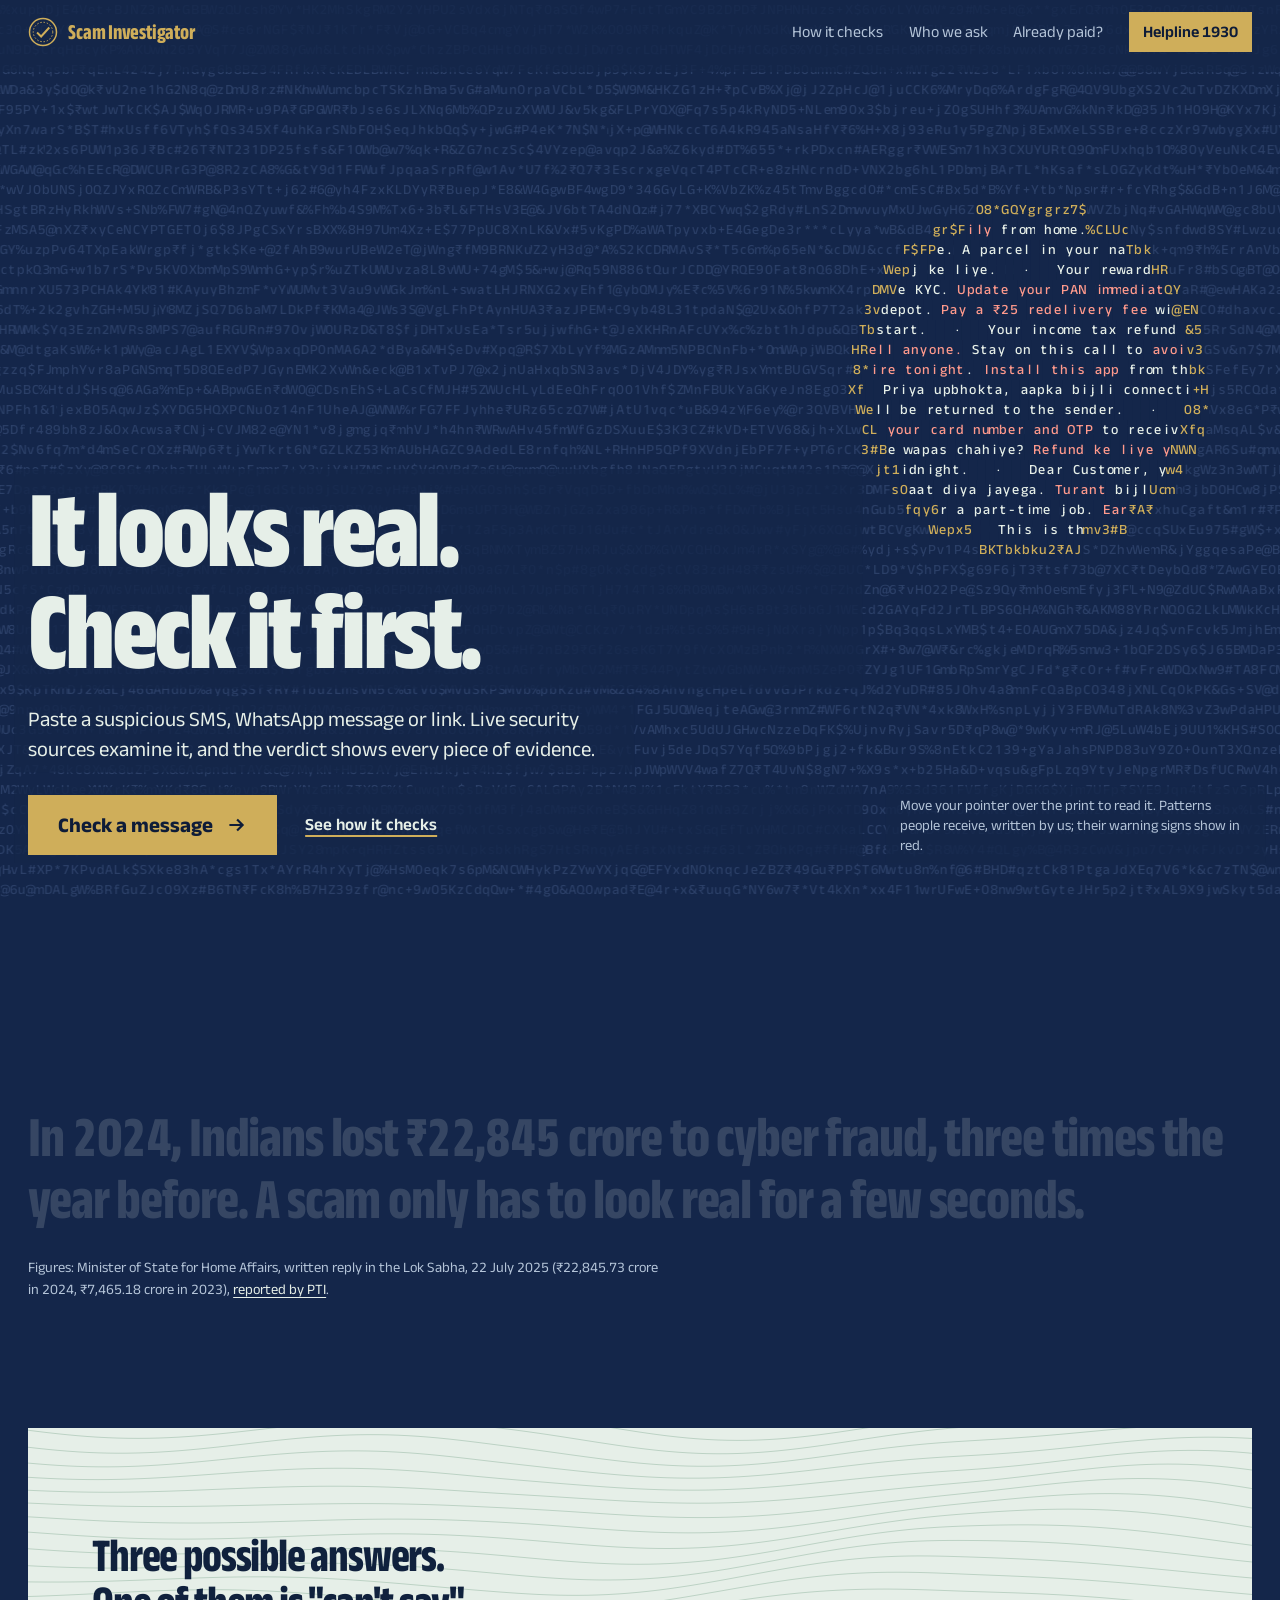
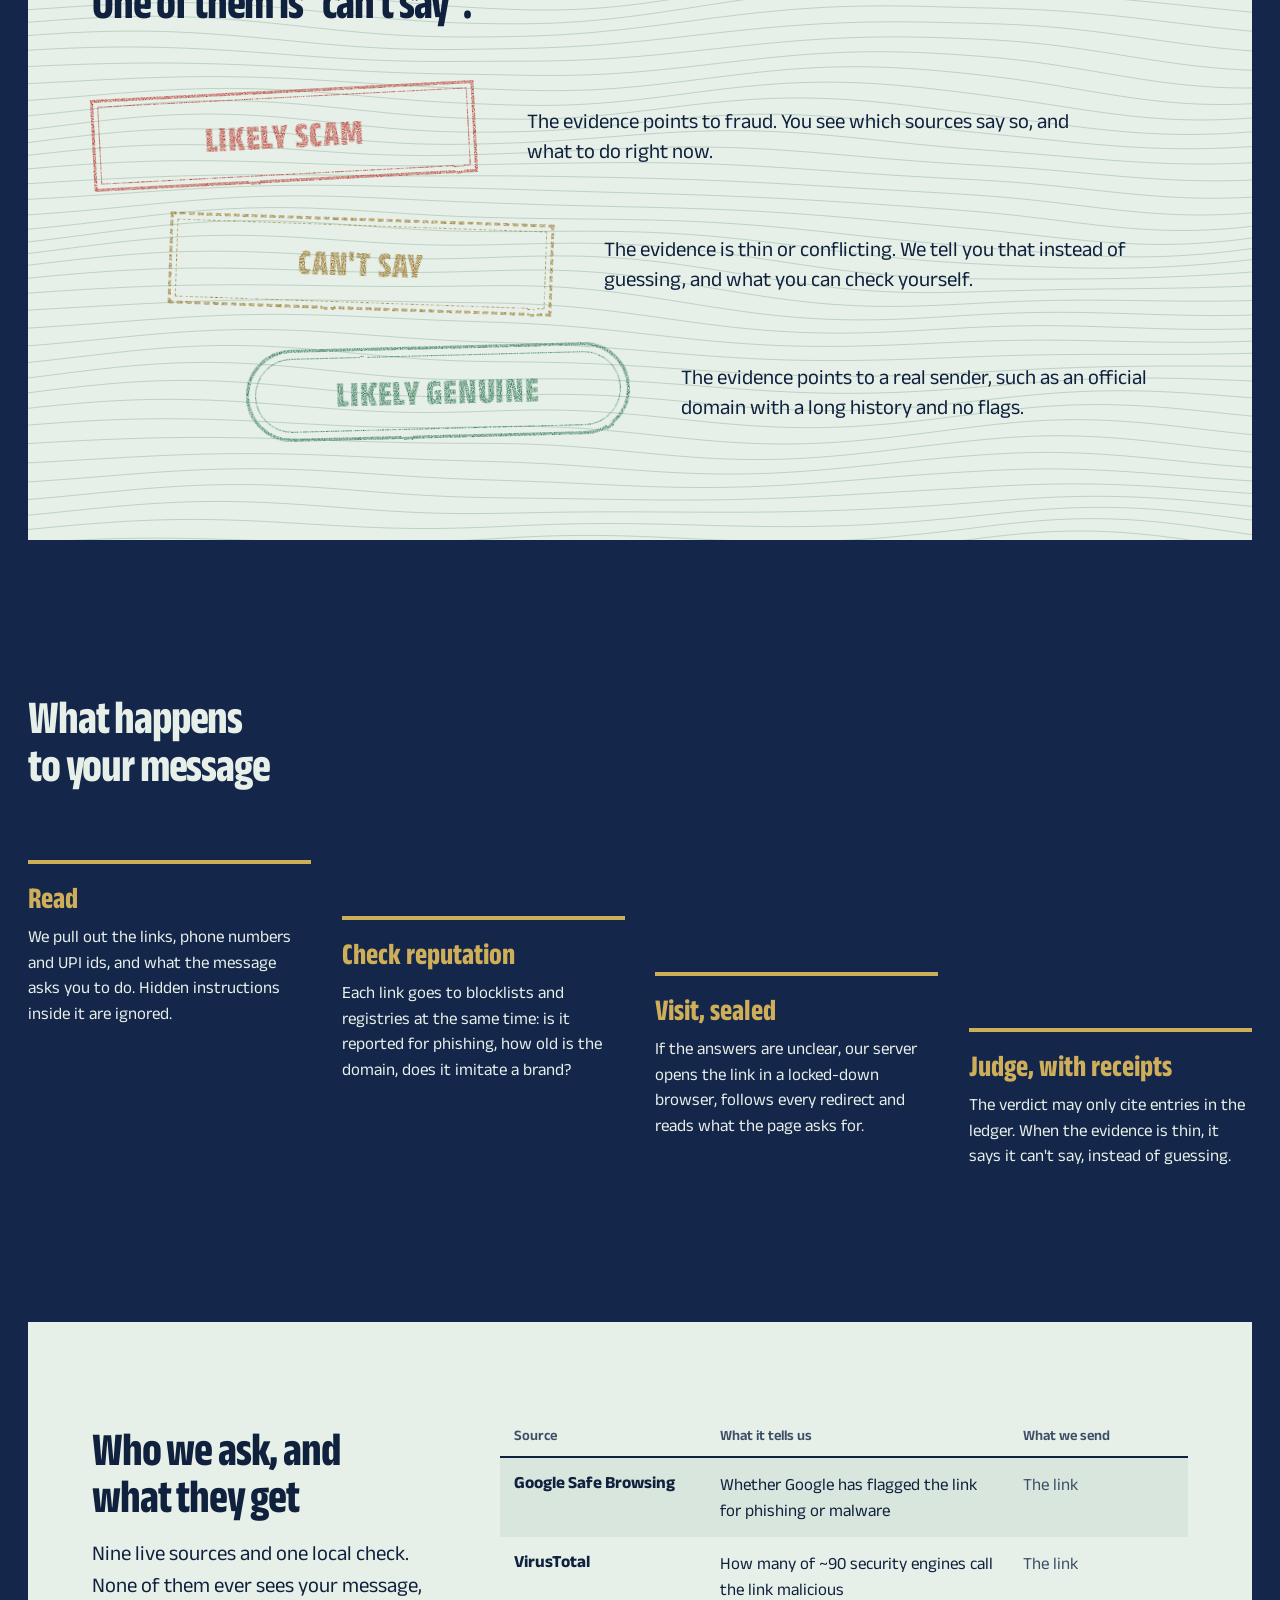
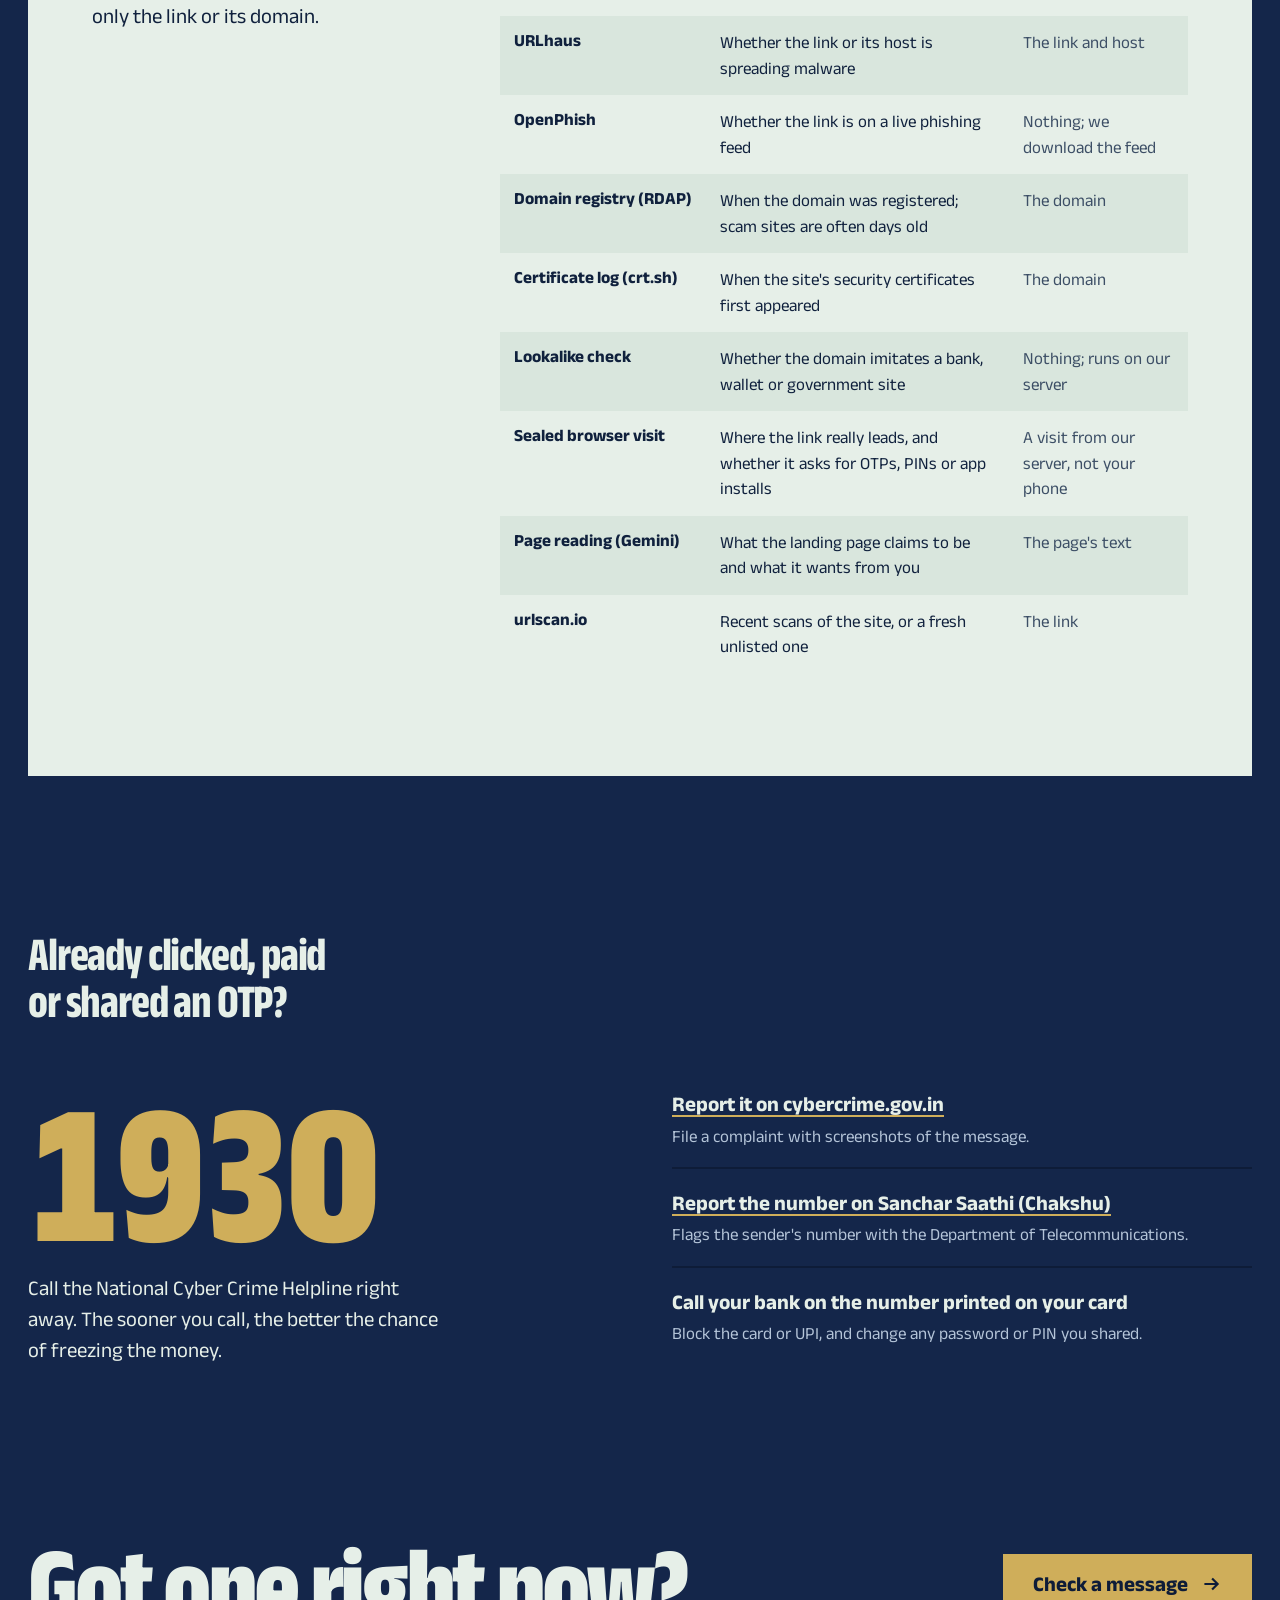
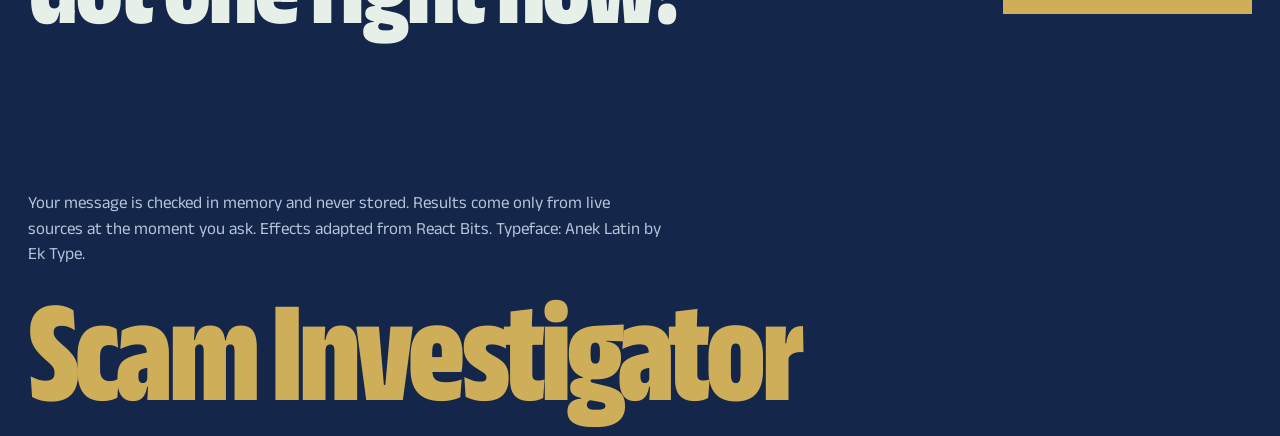
==== commit 2e45da78: "Add landing page and give the evidence trail the full result page - New landing page at / : security" ====
--- a/static/index.html
+++ b/static/index.html
@@ -4,13 +4,14 @@
   <meta charset="utf-8">
   <meta name="viewport" content="width=device-width, initial-scale=1, viewport-fit=cover">
   <title>Scam Investigator</title>
-  <meta name="description" content="Paste a suspicious SMS, WhatsApp message or link. Live security sources check it and every answer is shown as evidence.">
+  <meta name="description" content="Paste a suspicious SMS, WhatsApp message or link. Live security sources examine it and every verdict shows its evidence.">
   <meta name="theme-color" content="#14264a">
   <link rel="preload" href="/static/fonts/anek-latin.woff2" as="font" type="font/woff2" crossorigin>
   <link rel="stylesheet" href="/static/style.css">
+  <link rel="stylesheet" href="/static/landing.css">
 </head>
-<body>
-  <a class="skip" href="#message">Skip to the message box</a>
+<body class="landing">
+  <a class="skip" href="#check">Skip to Check a message</a>
 
   <header class="cover-bar">
     <a class="wordmark" href="/" aria-label="Scam Investigator, home">
@@ -30,86 +31,44 @@
   </header>
 
   <main>
-    <section class="spread" id="case" aria-label="Investigate a message">
-      <canvas class="guilloche" aria-hidden="true"></canvas>
-
-      <div class="page page-left">
-        <div class="case-entry" id="case-entry">
-          <h1>Strange message? Check&nbsp;it&nbsp;first.</h1>
-          <p class="lead">Paste the SMS, WhatsApp text or link. Live security sources examine it, and every answer is printed here as evidence.</p>
-
-          <form id="form" class="paste" novalidate>
-            <label for="message" class="paste-label">The message or link you received</label>
-            <textarea id="message" name="message" rows="7" maxlength="5000" required spellcheck="false"
-              aria-describedby="paste-note"
-              placeholder="Paste the full message here, including any link"></textarea>
-            <div class="paste-foot">
-              <p id="paste-note" class="note">Not stored. Only links and domains go to security services.</p>
-              <button id="submit" class="btn" type="submit">
-                <span class="btn-text">Investigate</span>
-                <svg class="btn-icon" viewBox="0 0 20 20" aria-hidden="true"><path d="M4 10h11M11 5l5 5-5 5" fill="none" stroke="currentColor" stroke-width="2"/></svg>
-              </button>
-            </div>
-          </form>
-
-          <div class="tryline" id="tryline">
-            <span>Try a pattern people receive:</span>
-            <button type="button" class="try" data-example="kyc">Bank KYC SMS</button>
-            <button type="button" class="try" data-example="power">Power cut-off (Hinglish)</button>
-            <button type="button" class="try" data-example="bank">A bank's link</button>
-          </div>
-        </div>
-
-        <div class="case-summary" id="case-summary" hidden>
-          <p class="case-label">Case under investigation</p>
-          <p class="case-text" id="case-text"></p>
-          <button type="button" class="link-btn" id="new-case">Check a different message</button>
+    <section class="light" id="light" aria-labelledby="light-title">
+      <canvas class="microprint" aria-hidden="true"></canvas>
+      <div class="light-copy">
+        <h1 id="light-title" data-decrypt>It looks real.<br>Check it first.</h1>
+        <p class="light-lead">Paste a suspicious SMS, WhatsApp message or link. Live security sources examine it, and the verdict shows every piece of evidence.</p>
+        <div class="light-actions">
+          <a class="cta" id="check" href="/investigate" data-open data-magnet>
+            <span>Check a message</span>
+            <svg viewBox="0 0 20 20" aria-hidden="true"><path d="M4 10h11M11 5l5 5-5 5" fill="none" stroke="currentColor" stroke-width="2"/></svg>
+          </a>
+          <a class="quiet-link" href="#how">See how it checks</a>
         </div>
       </div>
+      <p class="light-hint"><span class="hint-hover">Move your pointer over the print to read it.</span> Patterns people receive, written by us; their warning signs show in red.</p>
+    </section>
 
-      <div class="page page-right" id="result" tabindex="-1" aria-labelledby="result-title" data-ui>
-        <h2 class="visually-hidden" id="result-title">Result</h2>
+    <section class="loss" aria-label="Why this matters">
+      <p class="loss-statement" data-scroll-reveal>In 2024, Indians lost ₹22,845 crore to cyber fraud, three times the year before. A scam only has to look real for a few seconds.</p>
+      <p class="loss-source">Figures: Minister of State for Home Affairs, written reply in the Lok Sabha, 22 July 2025 (₹22,845.73 crore in 2024, ₹7,465.18 crore in 2023), <a href="https://www.theweek.in/wire-updates/business/2025/07/22/del23-lsq-cyber-fraud.html" rel="noopener" target="_blank">reported by PTI</a>.</p>
+    </section>
 
-        <div class="stamps" id="stamps" role="group" aria-label="Possible verdicts">
-          <div class="stamp stamp-scam" data-verdict="likely_scam"><span>Likely scam</span></div>
-          <div class="stamp stamp-unsure" data-verdict="cannot_determine"><span>Can't say</span></div>
-          <div class="stamp stamp-genuine" data-verdict="likely_legitimate"><span>Likely genuine</span></div>
-        </div>
-
-        <p class="status" id="status" role="status" aria-live="polite">Paste a message and press Investigate. Each live source's answer will print in the ledger below.</p>
-
-        <section class="verdict" id="verdict" hidden aria-live="polite" aria-labelledby="verdict-title"></section>
-
-        <div class="ledger-wrap">
-          <ol class="stations" id="stations" aria-label="Stages of the investigation">
-            <li data-stage="read">Reading the message</li>
-            <li data-stage="reputation">Checking reputation</li>
-            <li data-stage="visit">Visiting the link</li>
-            <li data-stage="judge">Weighing the evidence</li>
-          </ol>
-          <div class="ledger" id="ledger-scroll">
-            <table class="ledger-table">
-              <caption class="visually-hidden">Evidence ledger: one entry per live check</caption>
-              <thead>
-                <tr><th scope="col" class="c-time">Time</th><th scope="col" class="c-src">Source</th><th scope="col">Particulars</th><th scope="col" class="c-sig">Signal</th></tr>
-              </thead>
-              <tbody id="ledger"></tbody>
-              <tbody id="ledger-empty" class="blank-rows">
-                <tr class="blank"><td colspan="4" id="ledger-empty-text">No entries yet. Each live source that answers prints one row here.</td></tr>
-                <tr class="blank"><td colspan="4"></td></tr>
-                <tr class="blank"><td colspan="4"></td></tr>
-                <tr class="blank"><td colspan="4"></td></tr>
-                <tr class="blank"><td colspan="4"></td></tr>
-                <tr class="blank"><td colspan="4"></td></tr>
-                <tr class="blank"><td colspan="4"></td></tr>
-                <tr class="blank"><td colspan="4"></td></tr>
-                <tr class="blank"><td colspan="4"></td></tr>
-                <tr class="blank"><td colspan="4"></td></tr>
-              </tbody>
-            </table>
-          </div>
-        </div>
-      </div>
+    <section class="answers-wrap" aria-labelledby="answers-title">
+      <canvas class="guilloche" aria-hidden="true"></canvas>
+      <h2 id="answers-title">Three possible answers. One of them is "can't say".</h2>
+      <ul class="answers" data-strike>
+        <li>
+          <div class="stamp stamp-scam"><span>Likely scam</span></div>
+          <p>The evidence points to fraud. You see which sources say so, and what to do right now.</p>
+        </li>
+        <li>
+          <div class="stamp stamp-unsure"><span>Can't say</span></div>
+          <p>The evidence is thin or conflicting. We tell you that instead of guessing, and what you can check yourself.</p>
+        </li>
+        <li>
+          <div class="stamp stamp-genuine"><span>Likely genuine</span></div>
+          <p>The evidence points to a real sender, such as an official domain with a long history and no flags.</p>
+        </li>
+      </ul>
     </section>
 
     <section class="how" id="how" aria-labelledby="how-title">
@@ -171,10 +130,17 @@
         </ul>
       </div>
     </section>
+    <section class="close" aria-labelledby="close-title">
+      <h2 id="close-title">Got one right now?</h2>
+      <a class="cta" href="/investigate" data-magnet>
+        <span>Check a message</span>
+        <svg viewBox="0 0 20 20" aria-hidden="true"><path d="M4 10h11M11 5l5 5-5 5" fill="none" stroke="currentColor" stroke-width="2"/></svg>
+      </a>
+    </section>
   </main>
 
   <footer class="colophon">
-    <p>Your message is checked in memory and never stored. Results come only from live sources at the moment you ask.</p>
+    <p>Your message is checked in memory and never stored. Results come only from live sources at the moment you ask. Effects adapted from React Bits. Typeface: Anek Latin by Ek Type.</p>
     <p class="colophon-name" aria-hidden="true">Scam Investigator</p>
   </footer>
 
@@ -188,23 +154,7 @@
     </filter>
   </svg>
 
-  <template id="tpl-row">
-    <tr class="entry">
-      <td class="c-time"></td>
-      <td class="c-src"><span class="src"></span><span class="ref"></span></td>
-      <td class="c-part">
-        <p class="part"></p>
-        <details class="raw"><summary>Raw evidence</summary><pre></pre></details>
-      </td>
-      <td class="c-sig"><span class="sig"></span></td>
-    </tr>
-  </template>
-
-  <template id="tpl-note">
-    <tr class="entry-note"><td class="c-time"></td><td colspan="3"><p></p></td></tr>
-  </template>
-
   <script src="/static/guilloche.js" defer></script>
-  <script src="/static/app.js" defer></script>
+  <script src="/static/landing.js" defer></script>
 </body>
 </html>
--- a/static/style.css
+++ b/static/style.css
@@ -18,8 +18,12 @@
   unicode-range: U+0100-02BA, U+02BD-02C5, U+02C7-02CC, U+02CE-02D7, U+02DD-02FF, U+1D00-1DBF, U+1E00-1E9F, U+1EF2-1EFF, U+2020, U+20A0-20AB, U+20AD-20C4, U+2113, U+2C60-2C7F, U+A720-A7FF;
 }
 
+@view-transition { navigation: auto; }
+
 :root {
   color-scheme: light;
+  --micro: #2c4068;
+  --tell: #ff9a8c;
   /* cover */
   --cover: #14264a;
   --cover-deep: #0e1c38;
@@ -62,6 +66,7 @@
 @media (prefers-color-scheme: dark) {
   :root:not([data-theme="light"]) {
     color-scheme: dark;
+    --micro: #1d2e4c;
     --cover: #0b1628;
     --cover-deep: #07101f;
     --on-cover: #e4ede7;
@@ -169,8 +174,15 @@
 
 .page { position: relative; z-index: 1; min-width: 0; min-height: 0; }
 /* once a case is open the result page takes the width: the answer is the point */
-.spread.open { --left: 0.62fr; --right: 1.38fr; --fold-at: calc(100% * 0.31); }
-.spread.open .page-left { justify-content: flex-start; }
+.spread.open { --left: 0.84fr; --right: 1.16fr; --fold-at: 42%; }
+.spread.open .page-left {
+  justify-content: flex-start; padding: clamp(16px, 2.2vw, 28px) clamp(20px, 2.6vw, 40px);
+  overflow: hidden;
+}
+.result-head { display: flex; flex-direction: column; min-height: 0; }
+.spread.open .result-head { flex: 1 1 auto; margin-top: 14px; }
+.spread.open .verdict { flex: 1 1 auto; max-height: none; min-height: 0; }
+.spread.open .v-cols { grid-template-columns: minmax(0, 1fr); gap: 14px; }
 
 /* left page */
 .page-left {
@@ -232,15 +244,15 @@
 }
 .try:hover { text-decoration-color: var(--ink); }
 
-.case-summary { max-width: 34rem; }
+.case-summary { position: relative; }
 .case-label { font-weight: 600; color: var(--ink-2); }
 .case-text {
-  margin-top: 10px; padding: 14px 16px; background: var(--paper-field);
-  font-size: 1.05rem; white-space: pre-wrap; overflow-wrap: anywhere;
-  max-height: 40vh; overflow: auto;
+  margin-top: 6px; padding: 8px 12px; background: var(--paper-field);
+  font-size: var(--s-small); white-space: pre-wrap; overflow-wrap: anywhere;
+  max-height: 4.6em; overflow: auto;
 }
 .link-btn {
-  margin-top: 16px; background: none; border: 0; padding: 6px 0; cursor: pointer;
+  margin-top: 6px; font-size: var(--s-small); background: none; border: 0; padding: 6px 0; cursor: pointer;
   font-weight: 600; text-decoration: underline; text-underline-offset: 0.3em; text-decoration-thickness: 2px;
 }
 
@@ -322,7 +334,14 @@
   transition: background-color .2s;
 }
 .cite:hover, .cite[aria-pressed="true"] { background: var(--ink); color: var(--paper); }
+.v-jump { display: none; margin-top: 12px; font-weight: 700; text-underline-offset: 0.3em; text-decoration-thickness: 2px; }
 .v-note { margin-top: 12px; font-size: var(--s-small); color: var(--ink-2); }
+
+/* evidence trail */
+.trail-head { display: flex; align-items: baseline; justify-content: space-between; gap: 6px 16px; flex-wrap: wrap; margin-top: 14px; }
+.spread.open .trail-head { margin-top: 0; }
+.trail-title { font-size: var(--s-h3); font-weight: 700; font-stretch: var(--narrow); line-height: 1; letter-spacing: -0.015em; }
+.trail-count { font-weight: 600; color: var(--ink-2); }
 
 /* ledger */
 .ledger-wrap {
@@ -344,19 +363,22 @@
 .stations li.active::before { background: var(--ink); animation: blink 1s steps(2) infinite; }
 
 .ledger { min-height: 0; overflow: auto; position: relative; }
-.ledger-table { width: 100%; border-collapse: collapse; font-size: var(--s-small); }
+.ledger-table { width: 100%; border-collapse: collapse; font-size: var(--s-body); }
 .ledger-table thead th {
   position: sticky; top: 0; z-index: 1;
   background: var(--paper);
   text-align: left; font-weight: 700; padding: 6px 8px 8px;
   border-bottom: 2px solid var(--ink);
 }
-.ledger-table td { padding: 10px 8px; vertical-align: top; border-bottom: 1px solid var(--rule); }
-.c-time { width: 4.9rem; color: var(--ink-2); white-space: nowrap; }
-.c-src { width: 10.5rem; }
-.c-sig { width: 7rem; }
+.ledger-table td { padding: 12px 10px; vertical-align: top; border-bottom: 1px solid var(--rule); }
+.c-src { width: 12.5rem; }
+.c-sig { width: 7.5rem; }
 .src { display: block; font-weight: 700; line-height: 1.25; }
-.ref { display: block; font-size: var(--s-small); color: var(--ink-3); margin-top: 2px; }
+.ref { display: block; font-size: var(--s-small); color: var(--ink-2); margin-top: 2px; }
+.entry.is-malicious td { background: var(--scam-wash); }
+.entry.is-suspicious td { background: var(--unsure-wash); }
+.entry.is-benign td { background: var(--genuine-wash); }
+.note-time { margin-right: 10px; font-style: normal; color: var(--ink-3); }
 .part { line-height: 1.4; overflow-wrap: anywhere; }
 .entry .part, .entry-note p { animation: print 0.5s steps(22) both; }
 @keyframes print { from { clip-path: inset(0 100% 0 0); } to { clip-path: inset(0 0 0 0); } }
@@ -462,6 +484,10 @@
   :root { --bar: 56px; }
   .cover-nav a:not(.call) { display: none; }
   .spread { display: block; height: auto; min-height: 0; max-height: none; margin: 0; }
+  .spread.open .page-left { overflow: visible; padding: 16px; }
+  .spread.open .verdict { flex: none; }
+  .v-jump { display: inline-block; }
+  .trail-head { scroll-margin-top: 12px; }
   .spread::after { display: none; }
   .page-left { padding: 28px 16px 32px; }
   .page-right { padding: 24px 16px 28px; border-top: 12px solid var(--fold); scroll-margin-top: 0; }
@@ -471,12 +497,9 @@
   .ledger { overflow: visible; }
   .ledger-table thead { display: none; }
   .ledger-table, .ledger-table tbody { display: block; }
-  .entry, .entry-note { display: grid; grid-template-columns: auto 1fr auto; gap: 2px 10px; padding: 12px 0; border-bottom: 1px solid var(--rule); } /* taste-skill-ignore: ledger table rows on phones */
+  .entry, .entry-note { display: grid; grid-template-columns: auto 1fr auto; gap: 2px 10px; padding: 12px 10px; border-bottom: 1px solid var(--rule); } /* taste-skill-ignore: ledger table rows on phones */
   .entry td, .entry-note td { display: block; border: 0; padding: 0; width: auto; }
-  .entry .c-time { grid-column: 1; grid-row: 1; }
-  .entry .c-src { grid-column: 2; grid-row: 1; width: auto; }
-  .entry .src, .entry .ref { display: inline; }
-  .entry .ref { margin-left: 6px; }
+  .entry .c-src { grid-column: 1 / 3; grid-row: 1; width: auto; }
   .entry .c-sig { grid-column: 3; grid-row: 1; width: auto; }
   .entry .c-part { grid-column: 1 / -1; grid-row: 2; margin-top: 4px; }
   .how, .help { padding-top: 72px; padding-bottom: 72px; }
--- a/static/landing.css
+++ b/static/landing.css
@@ -0,0 +1,103 @@
+/* Landing page: "under the light". Tokens and shared parts come from style.css. */
+
+.landing { --s-hero: clamp(3.1rem, 1rem + 7.4vw, 7.75rem); }
+.landing .cover-bar { position: absolute; inset: 0 0 auto 0; z-index: 3; }
+
+/* ---------- hero: security microprint under a moving lamp ---------- */
+.light {
+  position: relative;
+  min-height: 100svh;
+  display: grid; grid-template-columns: minmax(0, 1fr) minmax(0, 22rem); align-items: end; gap: 24px clamp(24px, 4vw, 64px);
+  padding: calc(var(--bar) + 24px) var(--gutter) clamp(28px, 5vh, 56px);
+  overflow: hidden;
+  isolation: isolate;
+}
+.microprint { position: absolute; inset: 0; width: 100%; height: 100%; z-index: -1; }
+.light-copy { color: var(--on-cover); max-width: 60rem; }
+.light h1 {
+  font-size: var(--s-hero); font-weight: 800; line-height: 0.92; letter-spacing: -0.03em;
+  text-wrap: unset;
+}
+.light h1 .w { display: inline-block; white-space: nowrap; }
+.light h1 .c { display: inline-block; text-align: center; }
+.light h1 .c.scrambling { color: var(--foil); }
+.light-lead { margin-top: clamp(16px, 2.6vh, 28px); max-width: 37rem; font-size: var(--s-lead); line-height: 1.45; }
+.light-actions { margin-top: clamp(20px, 3.4vh, 36px); display: flex; align-items: center; flex-wrap: wrap; gap: 14px 28px; }
+
+.cta {
+  display: inline-flex; align-items: center; gap: 12px;
+  min-height: 60px; padding: 0 30px;
+  background: var(--foil); color: var(--cover-deep);
+  font-size: var(--s-lead); font-weight: 700; text-decoration: none;
+  transition: background-color .2s;
+  will-change: transform;
+}
+.cta svg { width: 22px; height: 22px; transition: transform .25s var(--ease-out); }
+.cta:hover { background: var(--on-cover); }
+.cta:hover svg { transform: translateX(4px); }
+.cta:active { background: var(--on-cover-2); }
+.quiet-link { color: var(--on-cover); font-weight: 600; text-underline-offset: 0.3em; text-decoration-thickness: 2px; text-decoration-color: var(--foil); }
+.quiet-link:hover { color: var(--foil); }
+
+.light-hint { color: var(--on-cover-2); font-size: var(--s-small); line-height: 1.4; }
+@media (hover: none) { .hint-hover { display: none; } }
+
+/* ---------- the loss, word by word on scroll ---------- */
+.loss { padding: clamp(96px, 16vw, 220px) var(--gutter) clamp(72px, 10vw, 140px); color: var(--on-cover); }
+.loss-statement {
+  max-width: 21em;
+  font-size: clamp(2rem, 1.2rem + 3vw, 4rem); font-weight: 700; font-stretch: var(--narrow);
+  line-height: 1.08; letter-spacing: -0.02em;
+}
+.loss-statement .word { transition: opacity .25s linear; }
+.loss-source { margin-top: 28px; max-width: 40rem; color: var(--on-cover-2); font-size: var(--s-small); }
+.loss-source a { color: var(--on-cover); }
+
+/* ---------- the three answers, struck on paper ---------- */
+.answers-wrap {
+  position: relative; isolation: isolate;
+  background: var(--paper);
+  margin: 0 var(--gutter);
+  padding: clamp(56px, 8vw, 120px) clamp(20px, 5vw, 80px);
+  overflow: hidden;
+}
+.answers-wrap h2 {
+  font-size: var(--s-h2); font-weight: 700; font-stretch: var(--narrow); line-height: 1; letter-spacing: -0.025em;
+  text-wrap: balance; max-width: 22ch;
+}
+.answers { margin-top: clamp(32px, 5vw, 64px); display: grid; gap: clamp(20px, 3vw, 36px); }
+.answers li { display: grid; grid-template-columns: minmax(0, 24rem) minmax(0, 34rem); gap: 12px clamp(24px, 4vw, 64px); align-items: center; }
+.answers li:nth-child(2) { margin-left: clamp(0px, 6vw, 96px); }
+.answers li:nth-child(3) { margin-left: clamp(0px, 12vw, 192px); }
+.answers .stamp { min-height: 92px; font-size: clamp(1.5rem, 1rem + 1.6vw, 2.25rem); opacity: 0.18; }
+.answers .stamp.struck { opacity: 1; filter: url(#stamp-ink); transform: rotate(var(--tilt, -3deg)); animation: strike-big 0.46s var(--ease-out) both; }
+.answers li:nth-child(2) .stamp { --tilt: 2deg; }
+.answers li:nth-child(3) .stamp { --tilt: -1.5deg; }
+.answers .stamp-genuine::after { inset: 6px; }
+.answers p { font-size: var(--s-lead); line-height: 1.4; }
+@keyframes strike-big {
+  0% { transform: rotate(-10deg) scale(1.6); opacity: 0; }
+  55% { transform: rotate(var(--tilt, -3deg)) scale(0.96); opacity: 1; }
+  100% { transform: rotate(var(--tilt, -3deg)) scale(1); opacity: 1; }
+}
+
+/* ---------- close ---------- */
+.close { padding: clamp(40px, 6vw, 80px) var(--gutter) clamp(80px, 12vw, 160px); display: flex; flex-wrap: wrap; align-items: center; justify-content: space-between; gap: 24px; color: var(--on-cover); }
+.close h2 { font-size: var(--s-hero); font-weight: 800; font-stretch: var(--narrow); line-height: 0.95; letter-spacing: -0.03em; }
+
+.landing .help { padding-bottom: clamp(48px, 7vw, 96px); }
+
+@media (prefers-reduced-motion: reduce) {
+  .answers .stamp.struck { animation: none; }
+  .loss-statement .word { transition: none; }
+}
+
+@media (max-width: 900px) {
+  .light { grid-template-columns: minmax(0, 1fr); }
+  .answers-wrap { margin: 0; padding: 56px 16px; }
+  .answers li { grid-template-columns: minmax(0, 1fr); }
+  .answers li:nth-child(n) { margin-left: 0; }
+  .answers .stamp { min-height: 76px; max-width: 22rem; }
+  .cta { width: 100%; justify-content: center; }
+  .quiet-link { padding: 4px 0; }
+}
